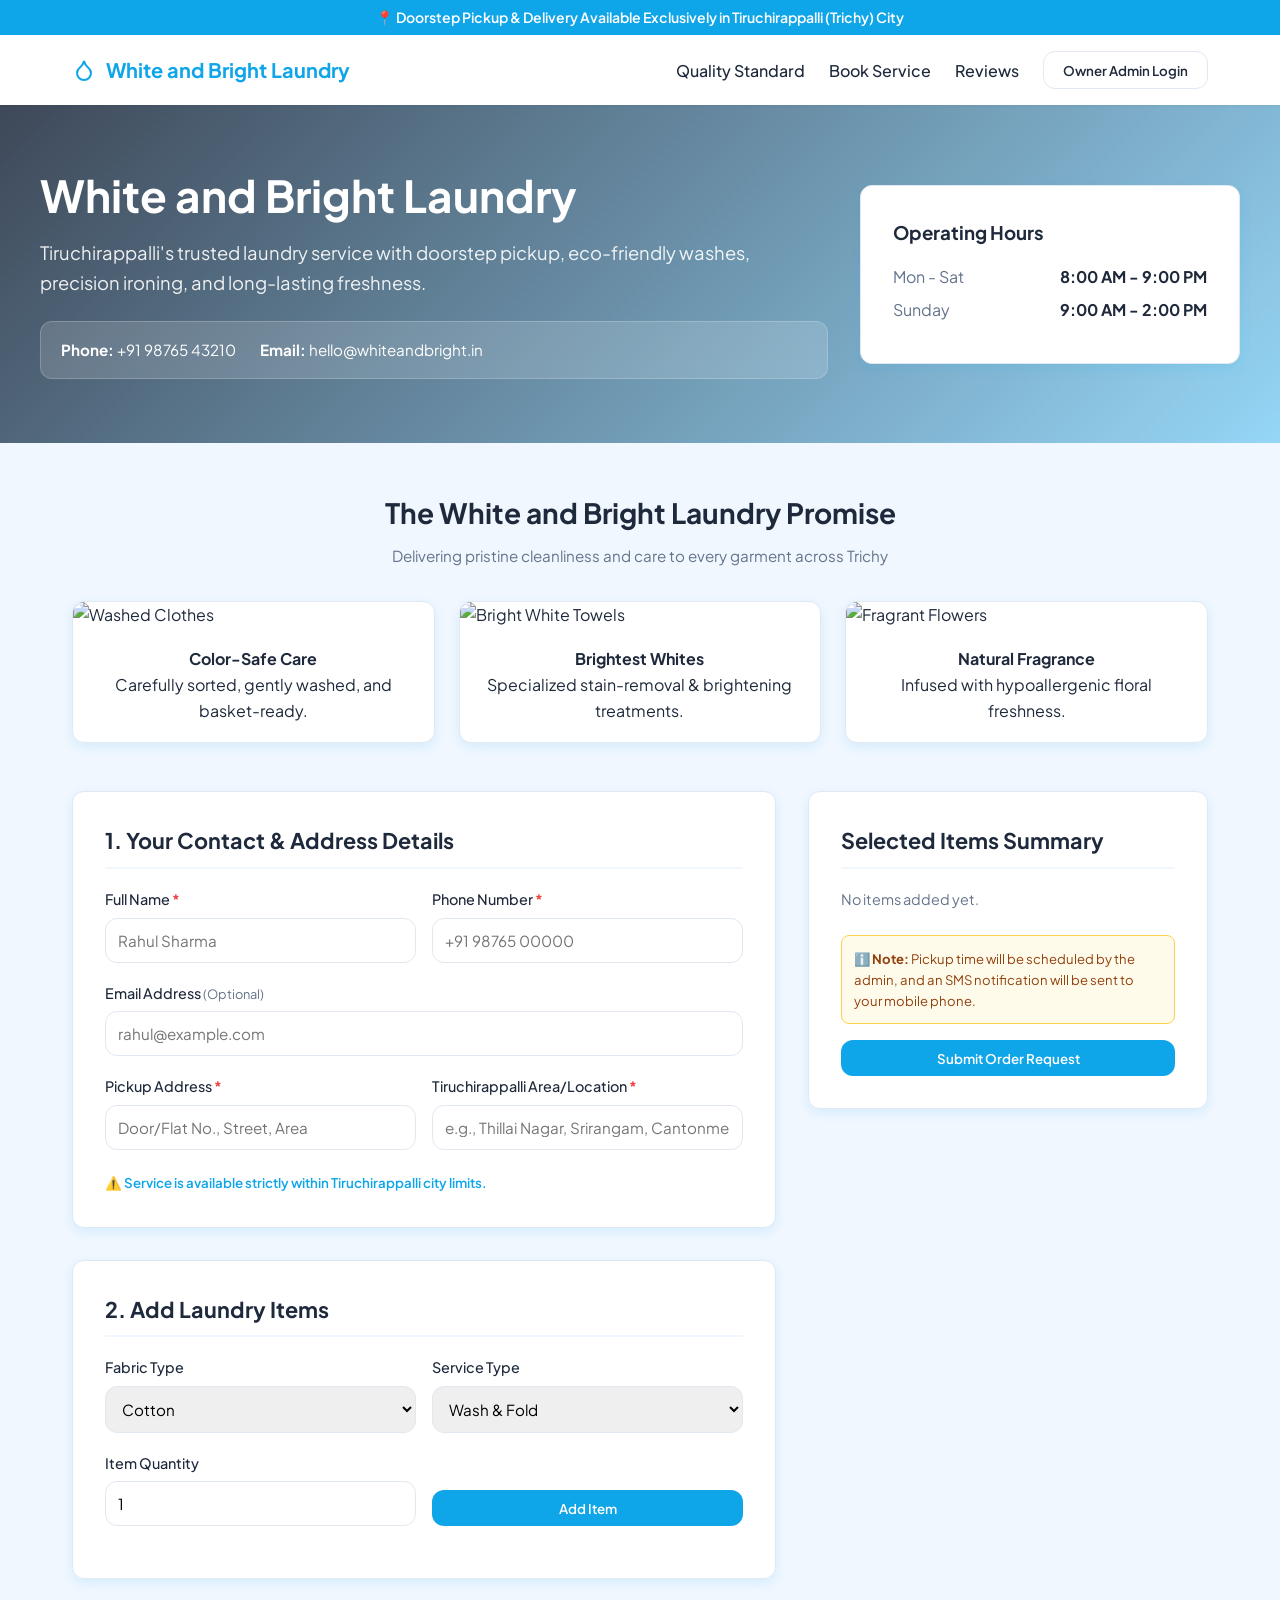
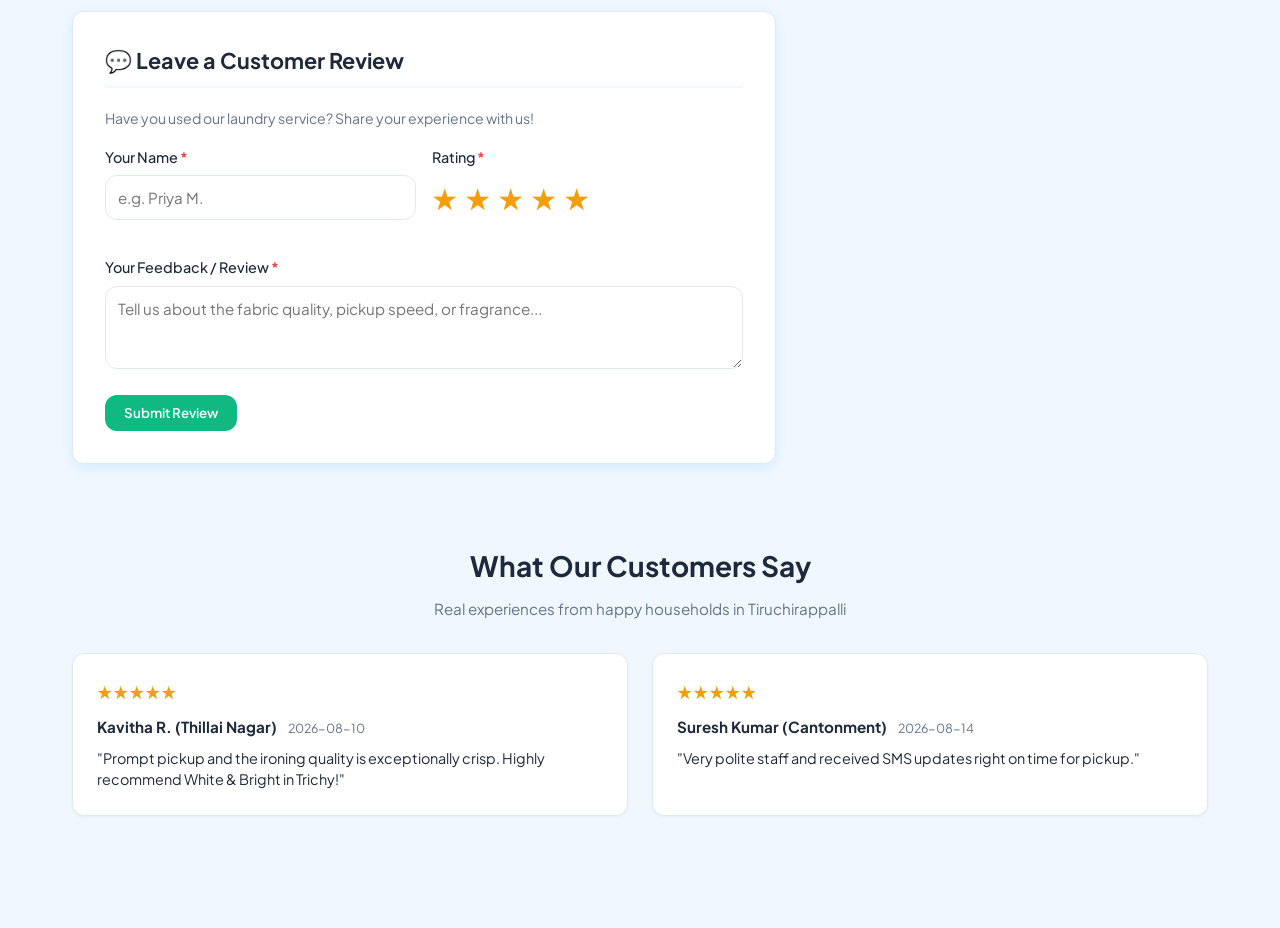
==== index.html @ 1aaa8dcb "Add files via upload" ====
<!DOCTYPE html>
<html lang="en">
<head>
  <meta charset="UTF-8">
  <meta name="viewport" content="width=device-width, initial-scale=1.0">
  <title>White and Bright Laundry | Clean, Fresh, Professional</title>
  <link href="https://fonts.googleapis.com/css2?family=Plus+Jakarta+Sans:wght@400;500;600;700&display=swap" rel="stylesheet">
  <style>
    :root {
      --primary-white: #FFFFFF;
      --soft-sky-blue: #F0F7FF;
      --accent-aqua: #0EA5E9;
      --accent-hover: #0284C7;
      --trust-navy: #1E293B;
      --slate-muted: #64748B;
      --border-color: #E2E8F0;
      --shadow-sm: 0 1px 3px rgba(0,0,0,0.05);
      --shadow-md: 0 4px 12px rgba(14, 165, 233, 0.12);
      --radius: 12px;
      --success-green: #10B981;
      --danger-red: #EF4444;
      --whatsapp-green: #25D366;
      --star-amber: #F59E0B;
    }

    * { box-sizing: border-box; margin: 0; padding: 0; font-family: 'Plus Jakarta Sans', sans-serif; }
    body { background-color: var(--soft-sky-blue); color: var(--trust-navy); line-height: 1.6; }

    /* Header */
    header { background: var(--primary-white); box-shadow: var(--shadow-sm); position: sticky; top: 0; z-index: 100; }
    .navbar { max-width: 1200px; margin: 0 auto; padding: 1rem 2rem; display: flex; justify-content: space-between; align-items: center; }
    .logo { display: flex; align-items: center; gap: 10px; font-weight: 700; font-size: 1.25rem; color: var(--accent-aqua); text-decoration: none; }
    .nav-links { display: flex; gap: 1.5rem; align-items: center; }
    .nav-links a { text-decoration: none; color: var(--trust-navy); font-weight: 500; }

    .btn { background-color: var(--accent-aqua); color: var(--primary-white); padding: 0.6rem 1.2rem; border-radius: var(--radius); border: none; font-weight: 600; cursor: pointer; text-decoration: none; display: inline-block; transition: background-color 0.2s; }
    .btn:hover { background-color: var(--accent-hover); }
    .btn-secondary { background-color: var(--primary-white); color: var(--trust-navy); border: 1px solid var(--border-color); }
    .btn-success { background-color: var(--success-green); color: var(--primary-white); }
    .btn-danger { background-color: var(--danger-red); color: var(--primary-white); }
    .btn-whatsapp { background-color: var(--whatsapp-green); color: var(--primary-white); }
    .btn-sm { padding: 0.3rem 0.6rem; font-size: 0.8rem; }

    /* City Banner Alert */
    .city-banner { background: #0EA5E9; color: var(--primary-white); text-align: center; font-size: 0.88rem; font-weight: 600; padding: 0.4rem 1rem; }

    /* Hero Banner Section */
    .hero-banner {
      position: relative;
      background-size: cover;
      background-position: center;
      background-repeat: no-repeat;
      padding: 4rem 2rem;
      transition: background-image 0.4s ease-in-out;
    }

    .hero-overlay {
      position: absolute;
      top: 0; left: 0; right: 0; bottom: 0;
      background: linear-gradient(135deg, rgba(30, 41, 59, 0.85) 0%, rgba(14, 165, 233, 0.4) 100%);
      z-index: 1;
    }

    .hero-content {
      position: relative;
      z-index: 2;
      max-width: 1200px;
      margin: 0 auto;
      display: grid;
      grid-template-columns: 1fr 380px;
      gap: 2rem;
      align-items: center;
      color: var(--primary-white);
    }

    .hero-text h1 { font-size: 2.75rem; line-height: 1.2; margin-bottom: 1rem; font-weight: 700; }
    .hero-text p { font-size: 1.15rem; margin-bottom: 1.5rem; opacity: 0.9; }

    .contact-bar {
      display: flex;
      gap: 1.5rem;
      background: rgba(255, 255, 255, 0.15);
      backdrop-filter: blur(8px);
      padding: 1rem 1.25rem;
      border-radius: var(--radius);
      border: 1px solid rgba(255, 255, 255, 0.2);
      font-size: 0.95rem;
    }

    /* Visual Gallery */
    .visual-gallery { max-width: 1200px; margin: 3rem auto; padding: 0 2rem; }
    .section-title { text-align: center; font-size: 1.75rem; margin-bottom: 0.5rem; color: var(--trust-navy); }
    .section-subtitle { text-align: center; font-size: 0.95rem; color: var(--slate-muted); margin-bottom: 2rem; }
    .gallery-grid { display: grid; grid-template-columns: repeat(auto-fit, minmax(280px, 1fr)); gap: 1.5rem; }
    .gallery-card { background: var(--primary-white); border-radius: var(--radius); overflow: hidden; box-shadow: var(--shadow-md); border: 1px solid var(--border-color); }
    .gallery-card img { width: 100%; height: 210px; object-fit: cover; }
    .gallery-card-body { padding: 1.2rem; text-align: center; }

    /* Layout */
    .main-container { max-width: 1200px; margin: 0 auto 3rem auto; padding: 0 2rem; display: grid; grid-template-columns: 1fr 400px; gap: 2rem; }
    .card { background: var(--primary-white); border-radius: var(--radius); padding: 2rem; box-shadow: var(--shadow-md); margin-bottom: 2rem; border: 1px solid var(--border-color); }
    .card h2 { margin-bottom: 1.2rem; font-size: 1.35rem; border-bottom: 2px solid var(--soft-sky-blue); padding-bottom: 0.5rem; }

    /* Forms */
    .form-group { margin-bottom: 1.2rem; }
    .form-group label { display: block; margin-bottom: 0.4rem; font-weight: 500; font-size: 0.9rem; }
    .required-star { color: var(--danger-red); font-weight: bold; }
    .optional-text { color: var(--slate-muted); font-size: 0.8rem; font-weight: normal; }
    .form-control { width: 100%; padding: 0.75rem; border: 1px solid var(--border-color); border-radius: var(--radius); font-size: 0.95rem; }
    .grid-2 { display: grid; grid-template-columns: 1fr 1fr; gap: 1rem; }

    /* Star Rating System */
    .star-rating { display: flex; gap: 8px; font-size: 1.8rem; color: var(--border-color); cursor: pointer; margin-bottom: 1rem; }
    .star-rating .star { transition: color 0.2s; }
    .star-rating .star.active { color: var(--star-amber); }

    /* Reviews Display Grid */
    .reviews-section { max-width: 1200px; margin: 2rem auto 4rem auto; padding: 0 2rem; }
    .reviews-grid { display: grid; grid-template-columns: repeat(auto-fit, minmax(300px, 1fr)); gap: 1.5rem; }
    .review-card { background: var(--primary-white); border-radius: var(--radius); padding: 1.5rem; box-shadow: var(--shadow-sm); border: 1px solid var(--border-color); position: relative; }
    .review-stars { color: var(--star-amber); font-size: 1.1rem; margin-bottom: 0.5rem; }
    .review-author { font-weight: 700; font-size: 0.95rem; color: var(--trust-navy); }
    .review-date { font-size: 0.78rem; color: var(--slate-muted); margin-left: 8px; font-weight: normal; }
    .review-comment { font-size: 0.9rem; color: var(--trust-navy); margin-top: 0.5rem; line-height: 1.5; }

    /* Badges */
    .status-badge { padding: 4px 10px; border-radius: 20px; font-size: 0.78rem; font-weight: 700; display: inline-block; }
    .status-pending { background: #FEF3C7; color: #92400E; }
    .status-approved { background: #D1FAE5; color: #065F46; }
    .status-rejected { background: #FEE2E2; color: #991B1B; }

    /* Admin Panel */
    #adminPanel { display: none; background: var(--trust-navy); color: var(--primary-white); }
    #adminPanel h2, #adminPanel h3 { color: var(--primary-white); border-bottom-color: var(--slate-muted); }
    #adminPanel label { color: var(--soft-sky-blue); }
    #adminPanel input, #adminPanel select, #adminPanel textarea { background: #0F172A; color: var(--primary-white); border-color: var(--slate-muted); }

    table { width: 100%; border-collapse: collapse; margin-top: 1rem; font-size: 0.88rem; }
    th, td { padding: 0.75rem; text-align: left; border-bottom: 1px solid var(--border-color); vertical-align: top; }
    #adminPanel th, #adminPanel td { border-bottom-color: var(--slate-muted); }

    /* Modal */
    .modal-overlay { display: none; position: fixed; top: 0; left: 0; width: 100%; height: 100%; background: rgba(0,0,0,0.6); backdrop-filter: blur(4px); z-index: 1000; justify-content: center; align-items: center; }
    .modal-box { background: var(--primary-white); padding: 2rem; border-radius: var(--radius); width: 90%; max-width: 420px; box-shadow: 0 10px 25px rgba(0,0,0,0.2); }

    @media (max-width: 900px) { .hero-content, .main-container { grid-template-columns: 1fr; } }
  </style>
</head>
<body>

  <!-- Service City Restriction Notice -->
  <div class="city-banner">📍 Doorstep Pickup & Delivery Available Exclusively in Tiruchirappalli (Trichy) City</div>

  <!-- Header -->
  <header>
    <div class="navbar">
      <a href="#" class="logo">
        <svg width="24" height="24" viewBox="0 0 24 24" fill="none" stroke="currentColor" stroke-width="2"><path d="M12 22a7 7 0 0 0 7-7c0-2-1-3.9-3-5.5s-3.5-4-4-6.5c-.5 2.5-2 4.9-4 6.5C6 11.1 5 13 5 15a7 7 0 0 0 7 7z"/></svg>
        White and Bright Laundry
      </a>
      <div class="nav-links">
        <a href="#gallery">Quality Standard</a>
        <a href="#booking">Book Service</a>
        <a href="#reviewsSection">Reviews</a>
        <button class="btn btn-secondary" id="adminNavBtn" onclick="handleAdminAuth()">Owner Admin Login</button>
      </div>
    </div>
  </header>

  <!-- Login Modal -->
  <div class="modal-overlay" id="loginModal">
    <div class="modal-box">
      <h3 style="margin-bottom: 0.5rem;">🔒 Admin Login</h3>
      <p style="color: var(--slate-muted); font-size: 0.88rem; margin-bottom: 1rem;">Enter your registered admin credentials.</p>
      
      <div class="form-group">
        <label>Admin Email</label>
        <input type="email" id="loginEmail" class="form-control" placeholder="admin@whiteandbright.in">
      </div>
      <div class="form-group">
        <label>Admin Password</label>
        <input type="password" id="loginPassword" class="form-control" placeholder="Password" onkeyup="if(event.key==='Enter') verifyAdminLogin()">
        <small id="loginError" style="color: var(--danger-red); display:none; margin-top:4px;">Invalid admin email or password!</small>
      </div>
      <div style="display:flex; gap:10px; justify-content:flex-end;">
        <button class="btn btn-secondary" onclick="closeLoginModal()">Cancel</button>
        <button class="btn" onclick="verifyAdminLogin()">Login</button>
      </div>
    </div>
  </div>

  <!-- Hero Section -->
  <section class="hero-banner" id="heroBanner">
    <div class="hero-overlay"></div>
    <div class="hero-content">
      <div class="hero-text">
        <h1>White and Bright Laundry</h1>
        <p>Tiruchirappalli's trusted laundry service with doorstep pickup, eco-friendly washes, precision ironing, and long-lasting freshness.</p>
        <div class="contact-bar">
          <div><strong>Phone:</strong> <span id="displayPhone">+91 98765 43210</span></div>
          <div><strong>Email:</strong> <span id="displayEmail">hello@whiteandbright.in</span></div>
        </div>
      </div>
      <div>
        <div class="card" style="margin-bottom:0; color: var(--trust-navy);">
          <h3>Operating Hours</h3>
          <ul id="scheduleDisplay" style="list-style: none; margin-top: 1rem;"></ul>
        </div>
      </div>
    </div>
  </section>

  <!-- Gallery Section -->
  <section class="visual-gallery" id="gallery">
    <h2 class="section-title">The White and Bright Laundry Promise</h2>
    <p class="section-subtitle">Delivering pristine cleanliness and care to every garment across Trichy</p>
    <div class="gallery-grid">
      <div class="gallery-card">
        <img src="https://encrypted-tbn2.gstatic.com/licensed-image?q=tbn:ANd9GcR9zc4sZV_iJCN5F5mbI5d9RNwfRswhJICam_cZOvcIi5jTBUdnnO3UnNZMN4Ym-zn5wONuihW3JpLVxaW07ew3MhH1bd0exWGT" alt="Washed Clothes">
        <div class="gallery-card-body">
          <h4>Color-Safe Care</h4>
          <p>Carefully sorted, gently washed, and basket-ready.</p>
        </div>
      </div>
      <div class="gallery-card">
        <img src="https://encrypted-tbn2.gstatic.com/licensed-image?q=tbn:ANd9GcQPOonGfJ77FNFzrgJwl-fMCdS-ICltled2RgzF4GwicQkMyD-eY4H1P1sgdIg3ujfGfJQQKiJj9yidXGhV9SGlo-8Pk-vxjJ3R" alt="Bright White Towels">
        <div class="gallery-card-body">
          <h4>Brightest Whites</h4>
          <p>Specialized stain-removal & brightening treatments.</p>
        </div>
      </div>
      <div class="gallery-card">
        <img src="https://encrypted-tbn2.gstatic.com/licensed-image?q=tbn:ANd9GcRkHXUtt9_Lw7Bk5pN06-aG7dFeLRU2C0pEbrSgXwNOi7Pn_LuE1BrbTdqpNP-ZKhi-8HhJ7HuAzAODfvtr3s4_uHawWraEICse" alt="Fragrant Flowers">
        <div class="gallery-card-body">
          <h4>Natural Fragrance</h4>
          <p>Infused with hypoallergenic floral freshness.</p>
        </div>
      </div>
    </div>
  </section>

  <!-- Customer Booking & Review Form Area -->
  <div class="main-container" id="booking">
    <div>
      <div class="card">
        <h2>1. Your Contact & Address Details</h2>
        <div class="grid-2">
          <div class="form-group">
            <label>Full Name <span class="required-star">*</span></label>
            <input type="text" id="custName" class="form-control" placeholder="Rahul Sharma" required>
          </div>
          <div class="form-group">
            <label>Phone Number <span class="required-star">*</span></label>
            <input type="text" id="custPhone" class="form-control" placeholder="+91 98765 00000" required>
          </div>
        </div>
        <div class="form-group">
          <label>Email Address <span class="optional-text">(Optional)</span></label>
          <input type="email" id="custEmail" class="form-control" placeholder="rahul@example.com">
        </div>
        <div class="grid-2">
          <div class="form-group">
            <label>Pickup Address <span class="required-star">*</span></label>
            <input type="text" id="custAddress" class="form-control" placeholder="Door/Flat No., Street, Area" required>
          </div>
          <div class="form-group">
            <label>Tiruchirappalli Area/Location <span class="required-star">*</span></label>
            <input type="text" id="custLocation" class="form-control" placeholder="e.g., Thillai Nagar, Srirangam, Cantonment" required>
          </div>
        </div>
        <small style="color: var(--accent-aqua); font-weight: 600;">⚠️ Service is available strictly within Tiruchirappalli city limits.</small>
      </div>

      <div class="card">
        <h2>2. Add Laundry Items</h2>
        <div class="grid-2">
          <div class="form-group">
            <label>Fabric Type</label>
            <select id="fabricSelect" class="form-control"></select>
          </div>
          <div class="form-group">
            <label>Service Type</label>
            <select id="serviceSelect" class="form-control"></select>
          </div>
        </div>

        <div class="grid-2">
          <div class="form-group">
            <label>Item Quantity</label>
            <input type="number" id="itemQuantity" class="form-control" value="1" min="1">
          </div>
          <div class="form-group" style="display:flex; align-items:flex-end;">
            <button class="btn" style="width:100%" onclick="addItemToOrder()">Add Item</button>
          </div>
        </div>
      </div>

      <!-- Customer Review Submission Card -->
      <div class="card" id="writeReviewCard">
        <h2>💬 Leave a Customer Review</h2>
        <p style="color: var(--slate-muted); font-size: 0.88rem; margin-bottom: 1rem;">Have you used our laundry service? Share your experience with us!</p>
        
        <div class="grid-2">
          <div class="form-group">
            <label>Your Name <span class="required-star">*</span></label>
            <input type="text" id="reviewAuthor" class="form-control" placeholder="e.g. Priya M.">
          </div>
          <div class="form-group">
            <label>Rating <span class="required-star">*</span></label>
            <div class="star-rating" id="starPicker">
              <span class="star" onclick="selectStar(1)">★</span>
              <span class="star" onclick="selectStar(2)">★</span>
              <span class="star" onclick="selectStar(3)">★</span>
              <span class="star" onclick="selectStar(4)">★</span>
              <span class="star" onclick="selectStar(5)">★</span>
            </div>
          </div>
        </div>

        <div class="form-group">
          <label>Your Feedback / Review <span class="required-star">*</span></label>
          <textarea id="reviewComment" class="form-control" rows="3" placeholder="Tell us about the fabric quality, pickup speed, or fragrance..."></textarea>
        </div>

        <button class="btn btn-success" onclick="submitCustomerReview()">Submit Review</button>
      </div>
    </div>

    <!-- Order Summary Sidebar -->
    <div>
      <div class="card" style="position: sticky; top: 90px;">
        <h2>Selected Items Summary</h2>
        <div id="orderItemsList">
          <p style="color: var(--slate-muted); font-size: 0.9rem;">No items added yet.</p>
        </div>
        
        <div style="background:#FFFBEB; border:1px solid #FCD34D; border-radius:8px; padding:0.75rem; margin-top:1.5rem; font-size:0.82rem; color:#92400E;">
          ℹ️ <strong>Note:</strong> Pickup time will be scheduled by the admin, and an SMS notification will be sent to your mobile phone.
        </div>
        
        <button class="btn" style="width:100%; margin-top: 1rem;" onclick="submitOrderForApproval()">Submit Order Request</button>
      </div>
    </div>
  </div>

  <!-- Published Customer Reviews Section -->
  <section class="reviews-section" id="reviewsSection">
    <h2 class="section-title">What Our Customers Say</h2>
    <p class="section-subtitle">Real experiences from happy households in Tiruchirappalli</p>
    <div class="reviews-grid" id="publishedReviewsGrid"></div>
  </section>

  <!-- Admin Dashboard -->
  <div class="main-container">
    <div class="card" id="adminPanel" style="grid-column: 1 / -1;">
      <div style="display:flex; justify-content:space-between; align-items:center; border-bottom: 2px solid var(--slate-muted); padding-bottom: 0.8rem; margin-bottom: 1.5rem;">
        <h2>⚙️ White and Bright Laundry Admin Panel</h2>
        <button class="btn btn-danger" onclick="logoutAdmin()">Logout Admin</button>
      </div>
      
      <!-- Section 1: Review Requests, Pickup Time & Mobile SMS Notification -->
      <h3 style="margin-top: 1rem;">1. Customer Orders & SMS Pickup Time Dispatch</h3>
      <p style="color: var(--slate-muted); font-size: 0.88rem; margin-bottom: 0.75rem;">Set/decide the pickup time for Trichy customers and click "Assign & Accept" to automatically notify their mobile number.</p>
      <div style="overflow-x: auto; margin-bottom: 2rem;">
        <table>
          <thead>
            <tr>
              <th>ID</th>
              <th>Customer Details</th>
              <th>Address & Location</th>
              <th>Items Requested</th>
              <th>Decided Pickup Time</th>
              <th>Status</th>
              <th>Action & SMS Notify</th>
            </tr>
          </thead>
          <tbody id="adminOrdersTable"></tbody>
        </table>
      </div>

      <!-- Section 2: Manage Customer Reviews -->
      <h3 style="margin-top: 2rem;">2. Moderate & Manage Customer Reviews</h3>
      <p style="color: var(--slate-muted); font-size: 0.88rem; margin-bottom: 0.75rem;">Approve customer feedback so it displays publicly on the website.</p>
      <div style="overflow-x: auto; margin-bottom: 2rem;">
        <table>
          <thead>
            <tr>
              <th>Author</th>
              <th>Rating</th>
              <th>Comment</th>
              <th>Date</th>
              <th>Status</th>
              <th>Action</th>
            </tr>
          </thead>
          <tbody id="adminReviewsTable"></tbody>
        </table>
      </div>

      <!-- Section 3: Business & SMS API Settings -->
      <h3 style="margin-top: 2rem;">3. Business Contact & SMS API Settings</h3>
      <div class="grid-2">
        <div class="form-group">
          <label>Business Phone</label>
          <input type="text" id="adminPhone" class="form-control">
        </div>
        <div class="form-group">
          <label>Business Email</label>
          <input type="text" id="adminEmail" class="form-control">
        </div>
      </div>
      <div class="grid-2">
        <div class="form-group">
          <label>SMS Gateway API Key (Fast2SMS / Twilio)</label>
          <input type="text" id="smsApiKey" class="form-control" placeholder="Enter SMS Provider API Key (Optional)">
        </div>
        <div class="form-group">
          <label>Homepage Wallpaper Image URL</label>
          <input type="text" id="adminWallpaper" class="form-control">
        </div>
      </div>
      <button class="btn" onclick="saveContactSettings()">Save Business Details & SMS Settings</button>

      <!-- Section 4: Admin Password Security -->
      <h3 style="margin-top: 2rem;">4. Change Admin Login Password</h3>
      <div class="grid-2">
        <div class="form-group">
          <label>New Admin Password</label>
          <input type="password" id="newAdminPassword" class="form-control" placeholder="Enter new password">
        </div>
        <div class="form-group" style="display:flex; align-items:flex-end;">
          <button class="btn btn-success" onclick="changeAdminPassword()">Update Password</button>
        </div>
      </div>
    </div>
  </div>

  <script>
    const defaultState = {
      adminAuth: {
        email: "admin@whiteandbright.in",
        password: "admin123"
      },
      contact: { 
        phone: "+91 98765 43210", 
        email: "hello@whiteandbright.in",
        wallpaperUrl: "https://images.unsplash.com/photo-1545173168-9f1947eebb7f?auto=format&fit=crop&w=1400&q=80",
        smsApiKey: ""
      },
      schedule: [
        { day: "Mon - Sat", hours: "8:00 AM - 9:00 PM" },
        { day: "Sunday", hours: "9:00 AM - 2:00 PM" }
      ],
      fabrics: ["Cotton", "Silk", "Wool", "Linen"],
      services: ["Wash & Fold", "Ironing", "Wash & Ironing", "Dry Cleaning"],
      currentOrder: [],
      pendingOrders: [],
      reviews: [
        { id: "REV-1", author: "Kavitha R. (Thillai Nagar)", rating: 5, comment: "Prompt pickup and the ironing quality is exceptionally crisp. Highly recommend White & Bright in Trichy!", date: "2026-08-10", approved: true },
        { id: "REV-2", author: "Suresh Kumar (Cantonment)", rating: 5, comment: "Very polite staff and received SMS updates right on time for pickup.", date: "2026-08-14", approved: true }
      ],
      isAdminLoggedIn: false
    };

    let selectedRatingValue = 5;
    let state = JSON.parse(localStorage.getItem('whiteBrightState')) || defaultState;

    function persistState() {
      localStorage.setItem('whiteBrightState', JSON.stringify(state));
    }

    document.addEventListener("DOMContentLoaded", () => {
      renderContactInfo();
      renderWallpaper();
      renderSchedule();
      populateDropdowns();
      selectStar(5);
      renderPublishedReviews();
      if(state.isAdminLoggedIn) {
        showAdminPanel();
      }
    });

    /* Admin Auth */
    function handleAdminAuth() {
      if (state.isAdminLoggedIn) {
        document.getElementById("adminPanel").scrollIntoView({ behavior: 'smooth' });
      } else {
        document.getElementById("loginModal").style.display = "flex";
      }
    }

    function closeLoginModal() {
      document.getElementById("loginModal").style.display = "none";
      document.getElementById("loginError").style.display = "none";
    }

    function verifyAdminLogin() {
      const emailInput = document.getElementById("loginEmail").value.trim();
      const passInput = document.getElementById("loginPassword").value;

      if (emailInput === state.adminAuth.email && passInput === state.adminAuth.password) {
        state.isAdminLoggedIn = true;
        persistState();
        closeLoginModal();
        showAdminPanel();
      } else {
        document.getElementById("loginError").style.display = "block";
      }
    }

    function showAdminPanel() {
      document.getElementById("adminPanel").style.display = "block";
      document.getElementById("adminNavBtn").innerText = "⚙️ Admin Dashboard";
      renderAdminOrdersTable();
      renderAdminReviewsTable();
      populateAdminFields();
      document.getElementById("adminPanel").scrollIntoView({ behavior: 'smooth' });
    }

    function logoutAdmin() {
      state.isAdminLoggedIn = false;
      persistState();
      document.getElementById("adminPanel").style.display = "none";
      document.getElementById("adminNavBtn").innerText = "Owner Admin Login";
      alert("Admin logged out.");
    }

    function changeAdminPassword() {
      const newPass = document.getElementById("newAdminPassword").value;
      if (!newPass || newPass.length < 4) {
        alert("Please enter a valid password (at least 4 characters).");
        return;
      }
      state.adminAuth.password = newPass;
      persistState();
      document.getElementById("newAdminPassword").value = "";
      alert("✅ Admin Password updated successfully!");
    }

    /* Star Rating Selector */
    function selectStar(rating) {
      selectedRatingValue = rating;
      const stars = document.querySelectorAll("#starPicker .star");
      stars.forEach((star, idx) => {
        if (idx < rating) {
          star.classList.add("active");
        } else {
          star.classList.remove("active");
        }
      });
    }

    /* Customer Review Submission */
    function submitCustomerReview() {
      const author = document.getElementById("reviewAuthor").value.trim();
      const comment = document.getElementById("reviewComment").value.trim();

      if (!author || !comment) {
        alert("Please provide your name and feedback comment.");
        return;
      }

      const newReview = {
        id: "REV-" + Math.floor(1000 + Math.random() * 9000),
        author,
        rating: selectedRatingValue,
        comment,
        date: new Date().toISOString().split('T')[0],
        approved: false // Requires admin approval
      };

      state.reviews.push(newReview);
      persistState();

      document.getElementById("reviewAuthor").value = "";
      document.getElementById("reviewComment").value = "";
      selectStar(5);

      alert("Thank you for your feedback! Your review has been submitted for admin approval.");
      if (state.isAdminLoggedIn) renderAdminReviewsTable();
    }

    function renderPublishedReviews() {
      const container = document.getElementById("publishedReviewsGrid");
      const approvedList = state.reviews.filter(r => r.approved);

      if (approvedList.length === 0) {
        container.innerHTML = `<p style="color:var(--slate-muted); text-align:center; grid-column:1/-1;">No reviews published yet. Be the first to leave a review!</p>`;
        return;
      }

      container.innerHTML = approvedList.map(r => `
        <div class="review-card">
          <div class="review-stars">${'★'.repeat(r.rating)}${'☆'.repeat(5 - r.rating)}</div>
          <div>
            <span class="review-author">${r.author}</span>
            <span class="review-date">${r.date}</span>
          </div>
          <p class="review-comment">"${r.comment}"</p>
        </div>
      `).join('');
    }

    function renderAdminReviewsTable() {
      const tbody = document.getElementById("adminReviewsTable");
      if (!state.reviews || state.reviews.length === 0) {
        tbody.innerHTML = `<tr><td colspan="6" style="color:var(--slate-muted);">No customer reviews submitted.</td></tr>`;
        return;
      }

      tbody.innerHTML = state.reviews.map(r => `
        <tr>
          <td><strong>${r.author}</strong></td>
          <td style="color:var(--star-amber);">${'★'.repeat(r.rating)}</td>
          <td>${r.comment}</td>
          <td><small>${r.date}</small></td>
          <td><span class="status-badge ${r.approved ? 'status-approved' : 'status-pending'}">${r.approved ? 'Published' : 'Pending Approval'}</span></td>
          <td>
            ${!r.approved ? `<button class="btn btn-success btn-sm" onclick="toggleReviewApproval('${r.id}', true)">Approve & Publish</button>` : `<button class="btn btn-secondary btn-sm" onclick="toggleReviewApproval('${r.id}', false)">Unpublish</button>`}
            <button class="btn btn-danger btn-sm" style="margin-top:4px;" onclick="deleteReview('${r.id}')">Delete</button>
          </td>
        </tr>
      `).join('');
    }

    function toggleReviewApproval(reviewId, approveStatus) {
      const rev = state.reviews.find(r => r.id === reviewId);
      if (rev) {
        rev.approved = approveStatus;
        persistState();
        renderAdminReviewsTable();
        renderPublishedReviews();
      }
    }

    function deleteReview(reviewId) {
      if (confirm("Are you sure you want to delete this review?")) {
        state.reviews = state.reviews.filter(r => r.id !== reviewId);
        persistState();
        renderAdminReviewsTable();
        renderPublishedReviews();
      }
    }

    /* Automated Mobile SMS Sending Function */
    async function sendMobileSMS(customerPhone, customerName, orderId, pickupTime) {
      const formattedTime = pickupTime.replace("T", " ");
      const smsMessage = `Hello ${customerName}, your laundry pickup for Order ${orderId} is scheduled for ${formattedTime}. Thank you, White & Bright Laundry Trichy!`;

      if (state.contact.smsApiKey) {
        try {
          await fetch("https://www.fast2sms.com/dev/bulkV2", {
            method: "POST",
            headers: {
              "authorization": state.contact.smsApiKey,
              "Content-Type": "application/json"
            },
            body: JSON.stringify({
              "route": "q",
              "message": smsMessage,
              "language": "english",
              "numbers": customerPhone
            })
          });
          console.log("SMS Gateway triggered successfully.");
        } catch (err) {
          console.error("SMS API Error:", err);
        }
      }
    }

    /* Send Direct SMS / WhatsApp Message */
    function sendDirectMessage(customerPhone, customerName, orderId, pickupTime) {
      const cleanPhone = customerPhone.replace(/[^0-9]/g, '');
      const formattedPhone = cleanPhone.length === 10 ? '91' + cleanPhone : cleanPhone;
      const text = encodeURIComponent(`Hello ${customerName}, your White & Bright Laundry pickup for Order ${orderId} is confirmed for ${pickupTime.replace("T", " ")}.`);
      
      window.open(`https://wa.me/${formattedPhone}?text=${text}`, '_blank');
    }

    /* Send Review Request via WhatsApp / SMS */
    function sendReviewRequestMessage(customerPhone, customerName) {
      const cleanPhone = customerPhone.replace(/[^0-9]/g, '');
      const formattedPhone = cleanPhone.length === 10 ? '91' + cleanPhone : cleanPhone;
      const text = encodeURIComponent(`Hello ${customerName}, thank you for choosing White & Bright Laundry! Please take a moment to leave us a review on our website: ${window.location.href}#writeReviewCard`);
      
      window.open(`https://wa.me/${formattedPhone}?text=${text}`, '_blank');
    }

    /* Customer Order Submission & City Validation */
    function submitOrderForApproval() {
      const name = document.getElementById("custName").value.trim();
      const phone = document.getElementById("custPhone").value.trim();
      const email = document.getElementById("custEmail").value.trim();
      const address = document.getElementById("custAddress").value.trim();
      const location = document.getElementById("custLocation").value.trim();

      if (!name || !phone || !address || !location) {
        alert("Please fill in all mandatory fields: Name, Phone Number, Address, and Tiruchirappalli Location details.");
        return;
      }

      const fullLocationText = (address + " " + location).toLowerCase();
      const validKeywords = ["tiruchirappalli", "trichy", "thillai nagar", "srirangam", "cantonment", "kk nagar", "woraiyur", "tennur", "ponmalai", "palakkarai", "bheema nagar", "kattur", "tvk kovil", "thiruverumbur"];
      
      const isValidLocation = validKeywords.some(keyword => fullLocationText.includes(keyword));

      if (!isValidLocation) {
        const confirmTrichy = confirm("📍 Notice: Doorstep pickup and delivery service is strictly allowed for Tiruchirappalli (Trichy) city only. If your address is in Tiruchirappalli, please click OK to proceed. Otherwise, click Cancel.");
        if (!confirmTrichy) return;
      }

      if (state.currentOrder.length === 0) {
        alert("Please add at least one item to your order.");
        return;
      }

      const orderRecord = {
        id: "ORD-" + Math.floor(1000 + Math.random() * 9000),
        name, 
        phone, 
        email: email || "N/A", 
        address, 
        location: location.toLowerCase().includes("trichy") || location.toLowerCase().includes("tiruchirappalli") ? location : `${location}, Tiruchirappalli`,
        items: [...state.currentOrder],
        assignedPickupTime: "",
        status: "Pending Pickup Decision"
      };

      state.pendingOrders.push(orderRecord);
      state.currentOrder = [];
      persistState();
      renderOrderSummary();

      alert(`Order ${orderRecord.id} submitted! The Admin will review your Tiruchirappalli address details, set the pickup time, and notify your phone number.`);
      if(state.isAdminLoggedIn) renderAdminOrdersTable();
    }

    async function updateOrderStatus(orderId, newStatus) {
      const ord = state.pendingOrders.find(o => o.id === orderId);
      if (!ord) return;

      if (newStatus === 'Approved') {
        const timeInput = document.getElementById(`pickupInput_${orderId}`).value;
        if (!timeInput) {
          alert("Please specify/decide the pickup time for the customer before accepting!");
          return;
        }
        ord.assignedPickupTime = timeInput;
        ord.status = "Approved & Time Assigned";

        await sendMobileSMS(ord.phone, ord.name, ord.id, timeInput);
        alert(`✅ Order ${orderId} accepted! Assigned pickup time (${timeInput.replace("T", " ")}) confirmed for ${ord.name}. Notification queued.`);
      } else {
        ord.status = "Rejected";
        alert(`Order ${orderId} rejected.`);
      }

      persistState();
      renderAdminOrdersTable();
    }

    function renderAdminOrdersTable() {
      const tbody = document.getElementById("adminOrdersTable");
      if (!state.pendingOrders || state.pendingOrders.length === 0) {
        tbody.innerHTML = `<tr><td colspan="7" style="color:var(--slate-muted);">No orders to display.</td></tr>`;
        return;
      }

      tbody.innerHTML = state.pendingOrders.map(o => {
        let statusClass = o.status.includes("Approved") ? "status-approved" : o.status === "Rejected" ? "status-rejected" : "status-pending";
        let itemListHtml = o.items.map(i => `${i.quantity}x ${i.fabric} (${i.service})`).join('<br>');
        return `
          <tr>
            <td><strong>${o.id}</strong></td>
            <td><strong>${o.name}</strong><br>📞 ${o.phone}<br><small style="color:var(--slate-muted);">✉️ ${o.email}</small></td>
            <td>${o.address}<br><small style="color:var(--accent-aqua);">📍 ${o.location}</small></td>
            <td><small>${itemListHtml}</small></td>
            <td>
              <input type="datetime-local" id="pickupInput_${o.id}" class="form-control" style="font-size:0.8rem; padding:4px;" value="${o.assignedPickupTime || ''}">
            </td>
            <td><span class="status-badge ${statusClass}">${o.status}</span></td>
            <td>
              <button class="btn btn-success btn-sm" onclick="updateOrderStatus('${o.id}', 'Approved')">Assign & Accept</button>
              ${o.assignedPickupTime ? `<button class="btn btn-whatsapp btn-sm" style="margin-top:4px;" onclick="sendDirectMessage('${o.phone}', '${o.name}', '${o.id}', '${o.assignedPickupTime}')">📱 Send SMS / WhatsApp</button>` : ''}
              <button class="btn btn-secondary btn-sm" style="margin-top:4px;" onclick="sendReviewRequestMessage('${o.phone}', '${o.name}')">⭐ Request Review</button>
              <button class="btn btn-danger btn-sm" style="margin-top:4px;" onclick="updateOrderStatus('${o.id}', 'Rejected')">Reject</button>
            </td>
          </tr>
        `;
      }).join('');
    }

    /* UI Rendering */
    function renderContactInfo() {
      document.getElementById("displayPhone").innerText = state.contact.phone;
      document.getElementById("displayEmail").innerText = state.contact.email;
    }

    function renderWallpaper() {
      document.getElementById("heroBanner").style.backgroundImage = `url('${state.contact.wallpaperUrl}')`;
    }

    function renderSchedule() {
      document.getElementById("scheduleDisplay").innerHTML = state.schedule.map(s => 
        `<li style="display:flex; justify-content:space-between; margin-bottom:0.5rem;"><span style="color:var(--slate-muted);">${s.day}</span><strong>${s.hours}</strong></li>`
      ).join('');
    }

    function populateDropdowns() {
      document.getElementById("fabricSelect").innerHTML = state.fabrics.map(f => `<option value="${f}">${f}</option>`).join('');
      document.getElementById("serviceSelect").innerHTML = state.services.map(s => `<option value="${s}">${s}</option>`).join('');
    }

    function addItemToOrder() {
      const fabric = document.getElementById("fabricSelect").value;
      const service = document.getElementById("serviceSelect").value;
      const quantity = parseInt(document.getElementById("itemQuantity").value) || 1;
      state.currentOrder.push({ fabric, service, quantity });
      renderOrderSummary();
    }

    function renderOrderSummary() {
      const container = document.getElementById("orderItemsList");
      if (state.currentOrder.length === 0) {
        container.innerHTML = `<p style="color: var(--slate-muted); font-size: 0.9rem;">No items added yet.</p>`;
        return;
      }

      container.innerHTML = state.currentOrder.map((item, index) => `
        <div style="display:flex; justify-content:space-between; margin-bottom:0.5rem; font-size:0.9rem;">
          <div><strong>${item.quantity}x ${item.fabric}</strong> (${item.service})</div>
          <div><span style="color:red; cursor:pointer; margin-left:8px;" onclick="removeItem(${index})">&times;</span></div>
        </div>
      `).join('');
    }

    function removeItem(index) {
      state.currentOrder.splice(index, 1);
      renderOrderSummary();
    }

    function populateAdminFields() {
      document.getElementById("adminPhone").value = state.contact.phone;
      document.getElementById("adminEmail").value = state.contact.email;
      document.getElementById("smsApiKey").value = state.contact.smsApiKey || "";
      document.getElementById("adminWallpaper").value = state.contact.wallpaperUrl;
    }

    function saveContactSettings() {
      state.contact.phone = document.getElementById("adminPhone").value;
      state.contact.email = document.getElementById("adminEmail").value;
      state.contact.smsApiKey = document.getElementById("smsApiKey").value;
      state.contact.wallpaperUrl = document.getElementById("adminWallpaper").value;
      persistState();
      renderContactInfo();
      renderWallpaper();
      alert("✅ Contact info and SMS API settings saved!");
    }
  </script>
</body>
</html>
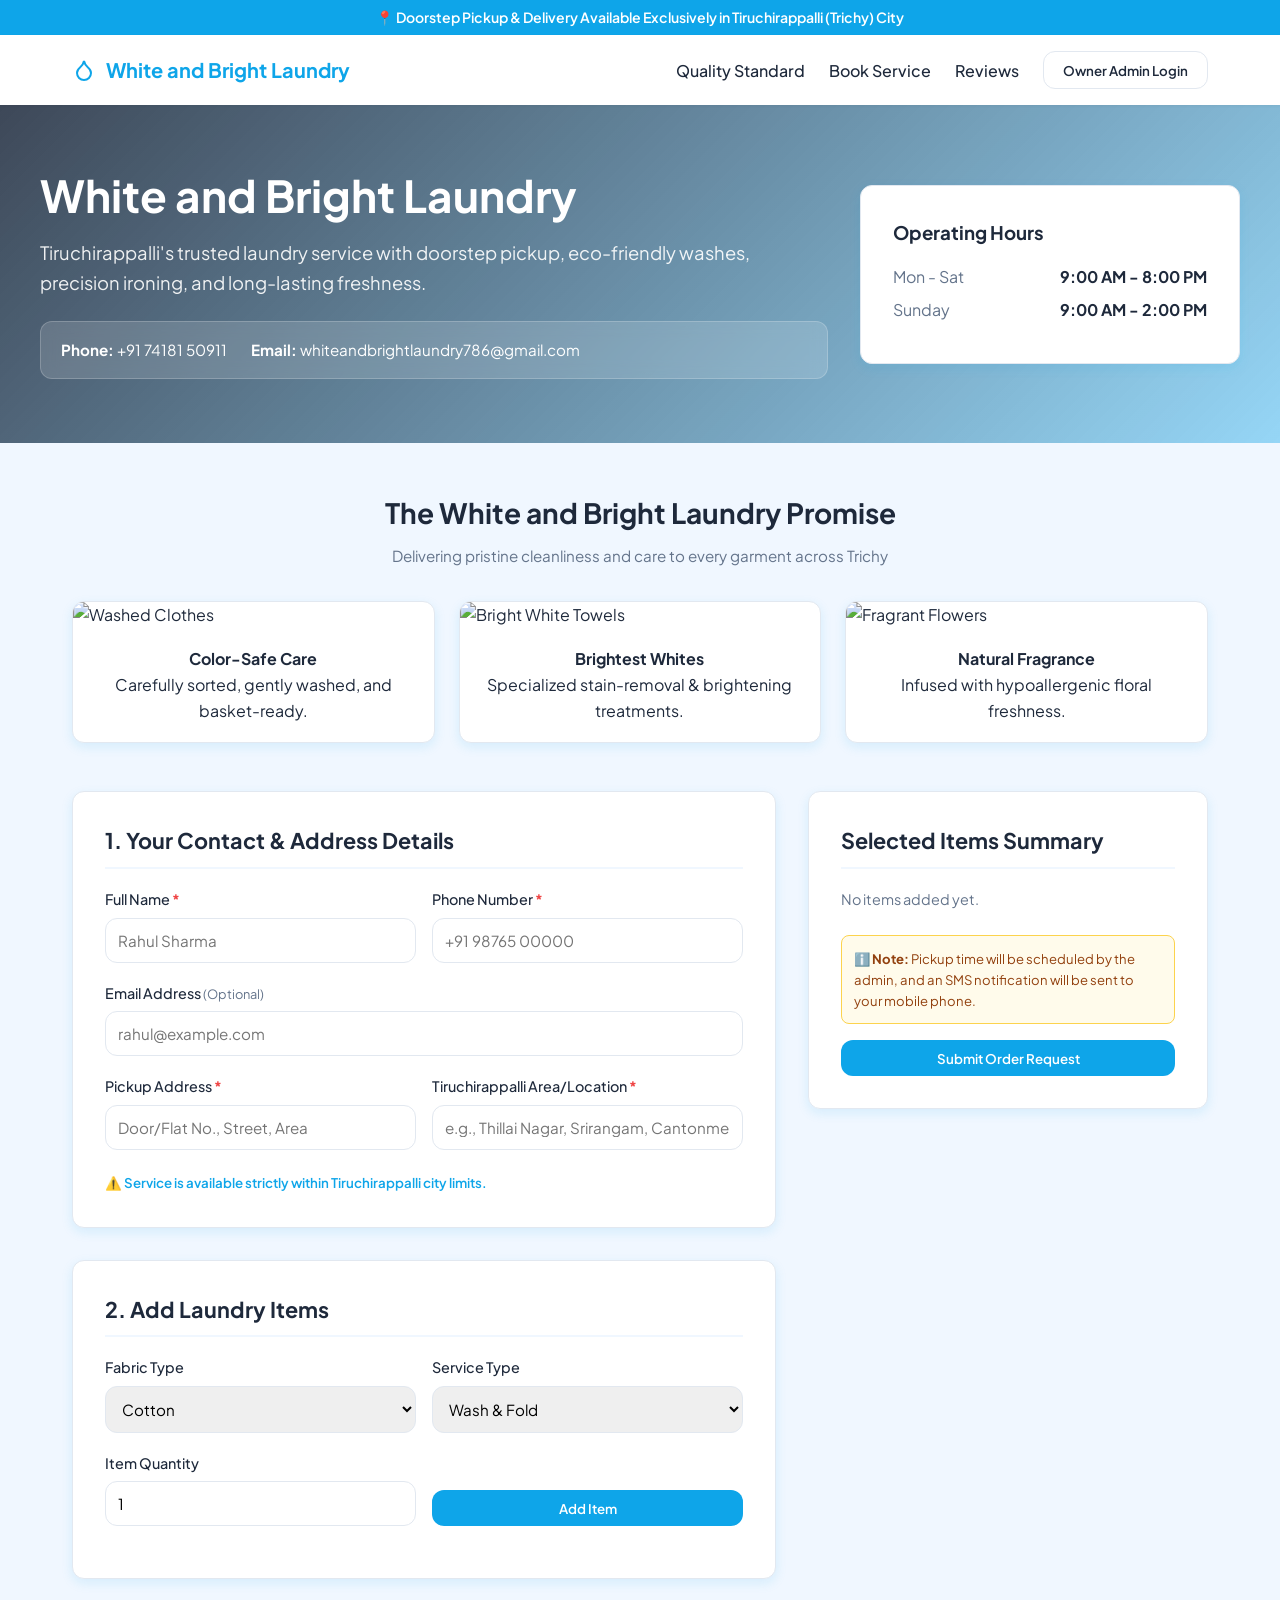
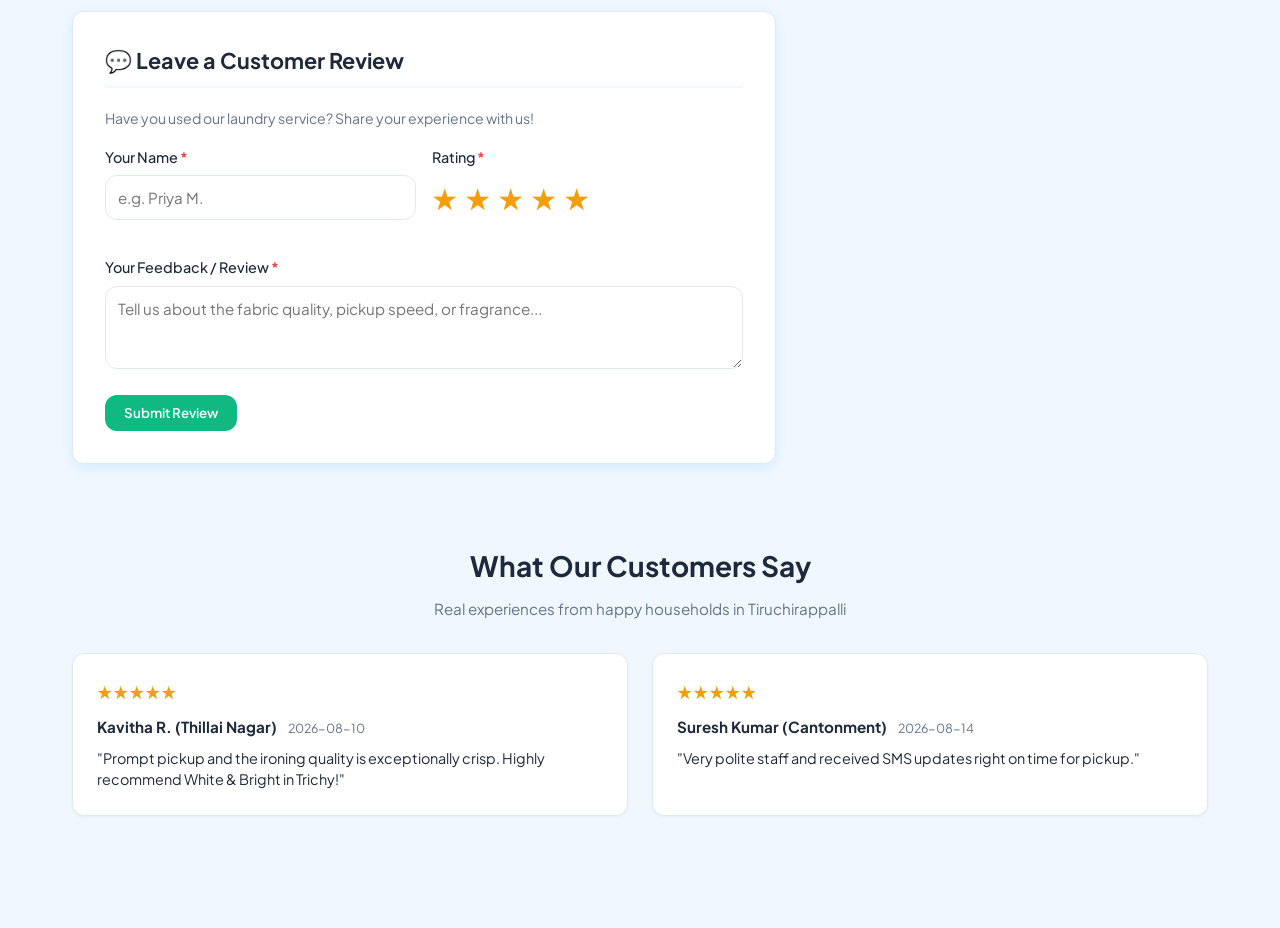
==== commit cadb89bb: "Update index.html" ====
--- a/index.html
+++ b/index.html
@@ -197,8 +197,8 @@
         <h1>White and Bright Laundry</h1>
         <p>Tiruchirappalli's trusted laundry service with doorstep pickup, eco-friendly washes, precision ironing, and long-lasting freshness.</p>
         <div class="contact-bar">
-          <div><strong>Phone:</strong> <span id="displayPhone">+91 98765 43210</span></div>
-          <div><strong>Email:</strong> <span id="displayEmail">hello@whiteandbright.in</span></div>
+          <div><strong>Phone:</strong> <span id="displayPhone">+91 74181 50911</span></div>
+          <div><strong>Email:</strong> <span id="displayEmail">whiteandbrightlaundry786@gmail.com</span></div>
         </div>
       </div>
       <div>
@@ -438,17 +438,17 @@
   <script>
     const defaultState = {
       adminAuth: {
-        email: "admin@whiteandbright.in",
+        email: "whiteandbrightlaundry786@gmail.com",
         password: "admin123"
       },
       contact: { 
-        phone: "+91 98765 43210", 
-        email: "hello@whiteandbright.in",
+        phone: "+91 74181 50911", 
+        email: "whiteandbrightlaundry786@gmail.com",
         wallpaperUrl: "https://images.unsplash.com/photo-1545173168-9f1947eebb7f?auto=format&fit=crop&w=1400&q=80",
         smsApiKey: ""
       },
       schedule: [
-        { day: "Mon - Sat", hours: "8:00 AM - 9:00 PM" },
+        { day: "Mon - Sat", hours: "9:00 AM - 8:00 PM" },
         { day: "Sunday", hours: "9:00 AM - 2:00 PM" }
       ],
       fabrics: ["Cotton", "Silk", "Wool", "Linen"],
@@ -860,4 +860,4 @@
     }
   </script>
 </body>
-</html>+</html>
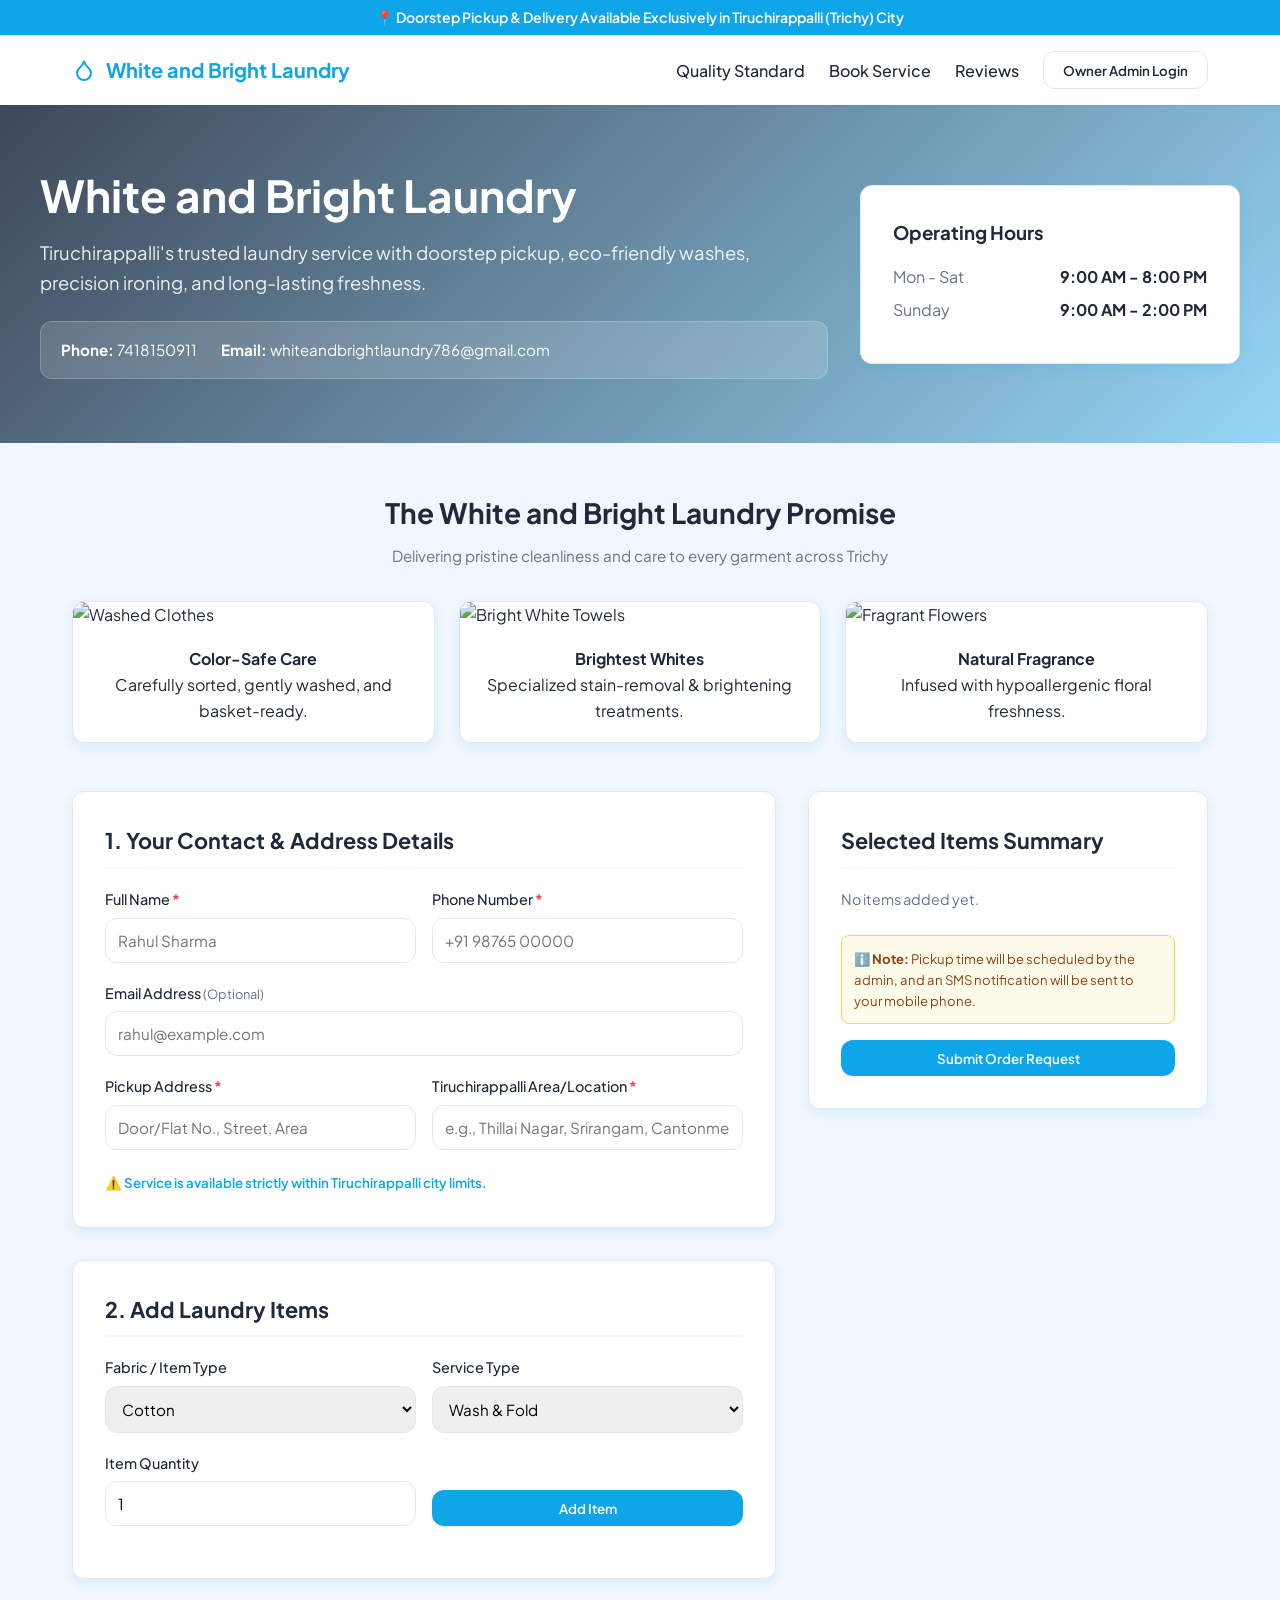
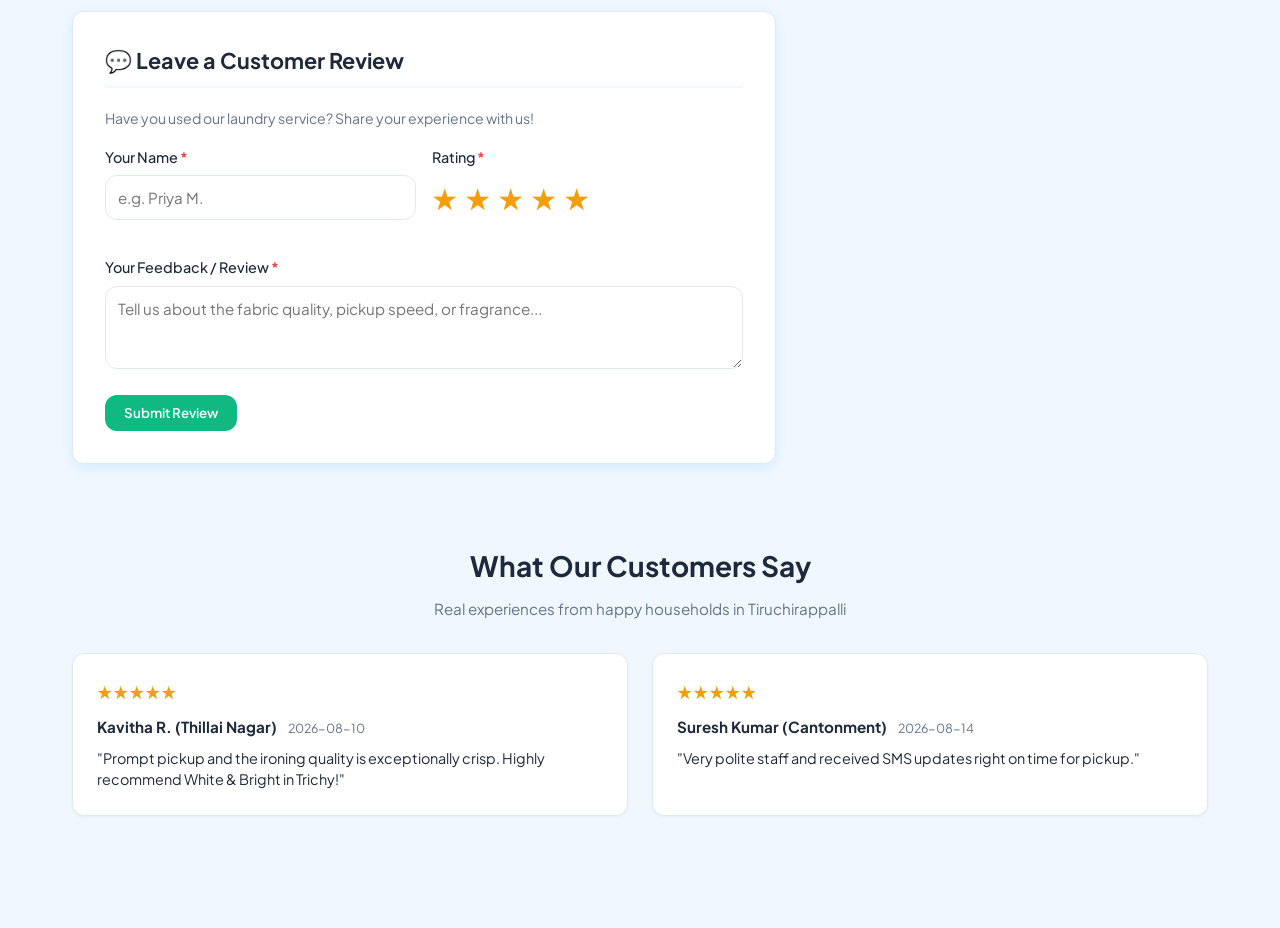
==== commit 51ad268f: "Add files via upload" ====
--- a/index.html
+++ b/index.html
@@ -5,146 +5,7 @@
   <meta name="viewport" content="width=device-width, initial-scale=1.0">
   <title>White and Bright Laundry | Clean, Fresh, Professional</title>
   <link href="https://fonts.googleapis.com/css2?family=Plus+Jakarta+Sans:wght@400;500;600;700&display=swap" rel="stylesheet">
-  <style>
-    :root {
-      --primary-white: #FFFFFF;
-      --soft-sky-blue: #F0F7FF;
-      --accent-aqua: #0EA5E9;
-      --accent-hover: #0284C7;
-      --trust-navy: #1E293B;
-      --slate-muted: #64748B;
-      --border-color: #E2E8F0;
-      --shadow-sm: 0 1px 3px rgba(0,0,0,0.05);
-      --shadow-md: 0 4px 12px rgba(14, 165, 233, 0.12);
-      --radius: 12px;
-      --success-green: #10B981;
-      --danger-red: #EF4444;
-      --whatsapp-green: #25D366;
-      --star-amber: #F59E0B;
-    }
-
-    * { box-sizing: border-box; margin: 0; padding: 0; font-family: 'Plus Jakarta Sans', sans-serif; }
-    body { background-color: var(--soft-sky-blue); color: var(--trust-navy); line-height: 1.6; }
-
-    /* Header */
-    header { background: var(--primary-white); box-shadow: var(--shadow-sm); position: sticky; top: 0; z-index: 100; }
-    .navbar { max-width: 1200px; margin: 0 auto; padding: 1rem 2rem; display: flex; justify-content: space-between; align-items: center; }
-    .logo { display: flex; align-items: center; gap: 10px; font-weight: 700; font-size: 1.25rem; color: var(--accent-aqua); text-decoration: none; }
-    .nav-links { display: flex; gap: 1.5rem; align-items: center; }
-    .nav-links a { text-decoration: none; color: var(--trust-navy); font-weight: 500; }
-
-    .btn { background-color: var(--accent-aqua); color: var(--primary-white); padding: 0.6rem 1.2rem; border-radius: var(--radius); border: none; font-weight: 600; cursor: pointer; text-decoration: none; display: inline-block; transition: background-color 0.2s; }
-    .btn:hover { background-color: var(--accent-hover); }
-    .btn-secondary { background-color: var(--primary-white); color: var(--trust-navy); border: 1px solid var(--border-color); }
-    .btn-success { background-color: var(--success-green); color: var(--primary-white); }
-    .btn-danger { background-color: var(--danger-red); color: var(--primary-white); }
-    .btn-whatsapp { background-color: var(--whatsapp-green); color: var(--primary-white); }
-    .btn-sm { padding: 0.3rem 0.6rem; font-size: 0.8rem; }
-
-    /* City Banner Alert */
-    .city-banner { background: #0EA5E9; color: var(--primary-white); text-align: center; font-size: 0.88rem; font-weight: 600; padding: 0.4rem 1rem; }
-
-    /* Hero Banner Section */
-    .hero-banner {
-      position: relative;
-      background-size: cover;
-      background-position: center;
-      background-repeat: no-repeat;
-      padding: 4rem 2rem;
-      transition: background-image 0.4s ease-in-out;
-    }
-
-    .hero-overlay {
-      position: absolute;
-      top: 0; left: 0; right: 0; bottom: 0;
-      background: linear-gradient(135deg, rgba(30, 41, 59, 0.85) 0%, rgba(14, 165, 233, 0.4) 100%);
-      z-index: 1;
-    }
-
-    .hero-content {
-      position: relative;
-      z-index: 2;
-      max-width: 1200px;
-      margin: 0 auto;
-      display: grid;
-      grid-template-columns: 1fr 380px;
-      gap: 2rem;
-      align-items: center;
-      color: var(--primary-white);
-    }
-
-    .hero-text h1 { font-size: 2.75rem; line-height: 1.2; margin-bottom: 1rem; font-weight: 700; }
-    .hero-text p { font-size: 1.15rem; margin-bottom: 1.5rem; opacity: 0.9; }
-
-    .contact-bar {
-      display: flex;
-      gap: 1.5rem;
-      background: rgba(255, 255, 255, 0.15);
-      backdrop-filter: blur(8px);
-      padding: 1rem 1.25rem;
-      border-radius: var(--radius);
-      border: 1px solid rgba(255, 255, 255, 0.2);
-      font-size: 0.95rem;
-    }
-
-    /* Visual Gallery */
-    .visual-gallery { max-width: 1200px; margin: 3rem auto; padding: 0 2rem; }
-    .section-title { text-align: center; font-size: 1.75rem; margin-bottom: 0.5rem; color: var(--trust-navy); }
-    .section-subtitle { text-align: center; font-size: 0.95rem; color: var(--slate-muted); margin-bottom: 2rem; }
-    .gallery-grid { display: grid; grid-template-columns: repeat(auto-fit, minmax(280px, 1fr)); gap: 1.5rem; }
-    .gallery-card { background: var(--primary-white); border-radius: var(--radius); overflow: hidden; box-shadow: var(--shadow-md); border: 1px solid var(--border-color); }
-    .gallery-card img { width: 100%; height: 210px; object-fit: cover; }
-    .gallery-card-body { padding: 1.2rem; text-align: center; }
-
-    /* Layout */
-    .main-container { max-width: 1200px; margin: 0 auto 3rem auto; padding: 0 2rem; display: grid; grid-template-columns: 1fr 400px; gap: 2rem; }
-    .card { background: var(--primary-white); border-radius: var(--radius); padding: 2rem; box-shadow: var(--shadow-md); margin-bottom: 2rem; border: 1px solid var(--border-color); }
-    .card h2 { margin-bottom: 1.2rem; font-size: 1.35rem; border-bottom: 2px solid var(--soft-sky-blue); padding-bottom: 0.5rem; }
-
-    /* Forms */
-    .form-group { margin-bottom: 1.2rem; }
-    .form-group label { display: block; margin-bottom: 0.4rem; font-weight: 500; font-size: 0.9rem; }
-    .required-star { color: var(--danger-red); font-weight: bold; }
-    .optional-text { color: var(--slate-muted); font-size: 0.8rem; font-weight: normal; }
-    .form-control { width: 100%; padding: 0.75rem; border: 1px solid var(--border-color); border-radius: var(--radius); font-size: 0.95rem; }
-    .grid-2 { display: grid; grid-template-columns: 1fr 1fr; gap: 1rem; }
-
-    /* Star Rating System */
-    .star-rating { display: flex; gap: 8px; font-size: 1.8rem; color: var(--border-color); cursor: pointer; margin-bottom: 1rem; }
-    .star-rating .star { transition: color 0.2s; }
-    .star-rating .star.active { color: var(--star-amber); }
-
-    /* Reviews Display Grid */
-    .reviews-section { max-width: 1200px; margin: 2rem auto 4rem auto; padding: 0 2rem; }
-    .reviews-grid { display: grid; grid-template-columns: repeat(auto-fit, minmax(300px, 1fr)); gap: 1.5rem; }
-    .review-card { background: var(--primary-white); border-radius: var(--radius); padding: 1.5rem; box-shadow: var(--shadow-sm); border: 1px solid var(--border-color); position: relative; }
-    .review-stars { color: var(--star-amber); font-size: 1.1rem; margin-bottom: 0.5rem; }
-    .review-author { font-weight: 700; font-size: 0.95rem; color: var(--trust-navy); }
-    .review-date { font-size: 0.78rem; color: var(--slate-muted); margin-left: 8px; font-weight: normal; }
-    .review-comment { font-size: 0.9rem; color: var(--trust-navy); margin-top: 0.5rem; line-height: 1.5; }
-
-    /* Badges */
-    .status-badge { padding: 4px 10px; border-radius: 20px; font-size: 0.78rem; font-weight: 700; display: inline-block; }
-    .status-pending { background: #FEF3C7; color: #92400E; }
-    .status-approved { background: #D1FAE5; color: #065F46; }
-    .status-rejected { background: #FEE2E2; color: #991B1B; }
-
-    /* Admin Panel */
-    #adminPanel { display: none; background: var(--trust-navy); color: var(--primary-white); }
-    #adminPanel h2, #adminPanel h3 { color: var(--primary-white); border-bottom-color: var(--slate-muted); }
-    #adminPanel label { color: var(--soft-sky-blue); }
-    #adminPanel input, #adminPanel select, #adminPanel textarea { background: #0F172A; color: var(--primary-white); border-color: var(--slate-muted); }
-
-    table { width: 100%; border-collapse: collapse; margin-top: 1rem; font-size: 0.88rem; }
-    th, td { padding: 0.75rem; text-align: left; border-bottom: 1px solid var(--border-color); vertical-align: top; }
-    #adminPanel th, #adminPanel td { border-bottom-color: var(--slate-muted); }
-
-    /* Modal */
-    .modal-overlay { display: none; position: fixed; top: 0; left: 0; width: 100%; height: 100%; background: rgba(0,0,0,0.6); backdrop-filter: blur(4px); z-index: 1000; justify-content: center; align-items: center; }
-    .modal-box { background: var(--primary-white); padding: 2rem; border-radius: var(--radius); width: 90%; max-width: 420px; box-shadow: 0 10px 25px rgba(0,0,0,0.2); }
-
-    @media (max-width: 900px) { .hero-content, .main-container { grid-template-columns: 1fr; } }
-  </style>
+  <link rel="stylesheet" href="style.css">
 </head>
 <body>
 
@@ -175,11 +36,14 @@
       
       <div class="form-group">
         <label>Admin Email</label>
-        <input type="email" id="loginEmail" class="form-control" placeholder="admin@whiteandbright.in">
+        <input type="email" id="loginEmail" class="form-control" placeholder="whiteandbrightlaundry786@gmail.com">
       </div>
       <div class="form-group">
         <label>Admin Password</label>
-        <input type="password" id="loginPassword" class="form-control" placeholder="Password" onkeyup="if(event.key==='Enter') verifyAdminLogin()">
+        <div class="password-wrapper">
+          <input type="password" id="loginPassword" class="form-control" placeholder="Password" onkeyup="if(event.key==='Enter') verifyAdminLogin()">
+          <button type="button" class="password-toggle-btn" id="togglePasswordBtn" onclick="togglePasswordVisibility('loginPassword', 'togglePasswordBtn')">👁️</button>
+        </div>
         <small id="loginError" style="color: var(--danger-red); display:none; margin-top:4px;">Invalid admin email or password!</small>
       </div>
       <div style="display:flex; gap:10px; justify-content:flex-end;">
@@ -197,7 +61,7 @@
         <h1>White and Bright Laundry</h1>
         <p>Tiruchirappalli's trusted laundry service with doorstep pickup, eco-friendly washes, precision ironing, and long-lasting freshness.</p>
         <div class="contact-bar">
-          <div><strong>Phone:</strong> <span id="displayPhone">+91 74181 50911</span></div>
+          <div><strong>Phone:</strong> <span id="displayPhone">7418150911</span></div>
           <div><strong>Email:</strong> <span id="displayEmail">whiteandbrightlaundry786@gmail.com</span></div>
         </div>
       </div>
@@ -275,7 +139,7 @@
         <h2>2. Add Laundry Items</h2>
         <div class="grid-2">
           <div class="form-group">
-            <label>Fabric Type</label>
+            <label>Fabric / Item Type</label>
             <select id="fabricSelect" class="form-control"></select>
           </div>
           <div class="form-group">
@@ -350,15 +214,15 @@
     <div class="reviews-grid" id="publishedReviewsGrid"></div>
   </section>
 
-  <!-- Admin Dashboard -->
-  <div class="main-container">
+  <!-- Admin Dashboard Container -->
+  <div class="main-container" id="adminPanelContainer">
     <div class="card" id="adminPanel" style="grid-column: 1 / -1;">
       <div style="display:flex; justify-content:space-between; align-items:center; border-bottom: 2px solid var(--slate-muted); padding-bottom: 0.8rem; margin-bottom: 1.5rem;">
         <h2>⚙️ White and Bright Laundry Admin Panel</h2>
         <button class="btn btn-danger" onclick="logoutAdmin()">Logout Admin</button>
       </div>
       
-      <!-- Section 1: Review Requests, Pickup Time & Mobile SMS Notification -->
+      <!-- Section 1: Customer Orders -->
       <h3 style="margin-top: 1rem;">1. Customer Orders & SMS Pickup Time Dispatch</h3>
       <p style="color: var(--slate-muted); font-size: 0.88rem; margin-bottom: 0.75rem;">Set/decide the pickup time for Trichy customers and click "Assign & Accept" to automatically notify their mobile number.</p>
       <div style="overflow-x: auto; margin-bottom: 2rem;">
@@ -397,17 +261,21 @@
         </table>
       </div>
 
-      <!-- Section 3: Business & SMS API Settings -->
-      <h3 style="margin-top: 2rem;">3. Business Contact & SMS API Settings</h3>
+      <!-- Section 3: Business & Fabric Management Settings -->
+      <h3 style="margin-top: 2rem;">3. Business Contact, Fabrics & SMS API Settings</h3>
       <div class="grid-2">
         <div class="form-group">
-          <label>Business Phone</label>
+          <label>Business Phone (Editable)</label>
           <input type="text" id="adminPhone" class="form-control">
         </div>
         <div class="form-group">
-          <label>Business Email</label>
+          <label>Business Email (Editable)</label>
           <input type="text" id="adminEmail" class="form-control">
         </div>
+      </div>
+      <div class="form-group">
+        <label>Fabric / Item Types List (Comma Separated, Editable)</label>
+        <input type="text" id="adminFabrics" class="form-control" placeholder="e.g. Cotton, Silk, Heavy Bed Sheet, Light Bed Sheet">
       </div>
       <div class="grid-2">
         <div class="form-group">
@@ -419,14 +287,17 @@
           <input type="text" id="adminWallpaper" class="form-control">
         </div>
       </div>
-      <button class="btn" onclick="saveContactSettings()">Save Business Details & SMS Settings</button>
+      <button class="btn" onclick="saveContactSettings()">Save Settings</button>
 
       <!-- Section 4: Admin Password Security -->
       <h3 style="margin-top: 2rem;">4. Change Admin Login Password</h3>
       <div class="grid-2">
         <div class="form-group">
           <label>New Admin Password</label>
-          <input type="password" id="newAdminPassword" class="form-control" placeholder="Enter new password">
+          <div class="password-wrapper">
+            <input type="password" id="newAdminPassword" class="form-control" placeholder="Enter new password">
+            <button type="button" class="password-toggle-btn" id="toggleNewPasswordBtn" onclick="togglePasswordVisibility('newAdminPassword', 'toggleNewPasswordBtn')">👁️</button>
+          </div>
         </div>
         <div class="form-group" style="display:flex; align-items:flex-end;">
           <button class="btn btn-success" onclick="changeAdminPassword()">Update Password</button>
@@ -435,429 +306,6 @@
     </div>
   </div>
 
-  <script>
-    const defaultState = {
-      adminAuth: {
-        email: "whiteandbrightlaundry786@gmail.com",
-        password: "admin123"
-      },
-      contact: { 
-        phone: "+91 74181 50911", 
-        email: "whiteandbrightlaundry786@gmail.com",
-        wallpaperUrl: "https://images.unsplash.com/photo-1545173168-9f1947eebb7f?auto=format&fit=crop&w=1400&q=80",
-        smsApiKey: ""
-      },
-      schedule: [
-        { day: "Mon - Sat", hours: "9:00 AM - 8:00 PM" },
-        { day: "Sunday", hours: "9:00 AM - 2:00 PM" }
-      ],
-      fabrics: ["Cotton", "Silk", "Wool", "Linen"],
-      services: ["Wash & Fold", "Ironing", "Wash & Ironing", "Dry Cleaning"],
-      currentOrder: [],
-      pendingOrders: [],
-      reviews: [
-        { id: "REV-1", author: "Kavitha R. (Thillai Nagar)", rating: 5, comment: "Prompt pickup and the ironing quality is exceptionally crisp. Highly recommend White & Bright in Trichy!", date: "2026-08-10", approved: true },
-        { id: "REV-2", author: "Suresh Kumar (Cantonment)", rating: 5, comment: "Very polite staff and received SMS updates right on time for pickup.", date: "2026-08-14", approved: true }
-      ],
-      isAdminLoggedIn: false
-    };
-
-    let selectedRatingValue = 5;
-    let state = JSON.parse(localStorage.getItem('whiteBrightState')) || defaultState;
-
-    function persistState() {
-      localStorage.setItem('whiteBrightState', JSON.stringify(state));
-    }
-
-    document.addEventListener("DOMContentLoaded", () => {
-      renderContactInfo();
-      renderWallpaper();
-      renderSchedule();
-      populateDropdowns();
-      selectStar(5);
-      renderPublishedReviews();
-      if(state.isAdminLoggedIn) {
-        showAdminPanel();
-      }
-    });
-
-    /* Admin Auth */
-    function handleAdminAuth() {
-      if (state.isAdminLoggedIn) {
-        document.getElementById("adminPanel").scrollIntoView({ behavior: 'smooth' });
-      } else {
-        document.getElementById("loginModal").style.display = "flex";
-      }
-    }
-
-    function closeLoginModal() {
-      document.getElementById("loginModal").style.display = "none";
-      document.getElementById("loginError").style.display = "none";
-    }
-
-    function verifyAdminLogin() {
-      const emailInput = document.getElementById("loginEmail").value.trim();
-      const passInput = document.getElementById("loginPassword").value;
-
-      if (emailInput === state.adminAuth.email && passInput === state.adminAuth.password) {
-        state.isAdminLoggedIn = true;
-        persistState();
-        closeLoginModal();
-        showAdminPanel();
-      } else {
-        document.getElementById("loginError").style.display = "block";
-      }
-    }
-
-    function showAdminPanel() {
-      document.getElementById("adminPanel").style.display = "block";
-      document.getElementById("adminNavBtn").innerText = "⚙️ Admin Dashboard";
-      renderAdminOrdersTable();
-      renderAdminReviewsTable();
-      populateAdminFields();
-      document.getElementById("adminPanel").scrollIntoView({ behavior: 'smooth' });
-    }
-
-    function logoutAdmin() {
-      state.isAdminLoggedIn = false;
-      persistState();
-      document.getElementById("adminPanel").style.display = "none";
-      document.getElementById("adminNavBtn").innerText = "Owner Admin Login";
-      alert("Admin logged out.");
-    }
-
-    function changeAdminPassword() {
-      const newPass = document.getElementById("newAdminPassword").value;
-      if (!newPass || newPass.length < 4) {
-        alert("Please enter a valid password (at least 4 characters).");
-        return;
-      }
-      state.adminAuth.password = newPass;
-      persistState();
-      document.getElementById("newAdminPassword").value = "";
-      alert("✅ Admin Password updated successfully!");
-    }
-
-    /* Star Rating Selector */
-    function selectStar(rating) {
-      selectedRatingValue = rating;
-      const stars = document.querySelectorAll("#starPicker .star");
-      stars.forEach((star, idx) => {
-        if (idx < rating) {
-          star.classList.add("active");
-        } else {
-          star.classList.remove("active");
-        }
-      });
-    }
-
-    /* Customer Review Submission */
-    function submitCustomerReview() {
-      const author = document.getElementById("reviewAuthor").value.trim();
-      const comment = document.getElementById("reviewComment").value.trim();
-
-      if (!author || !comment) {
-        alert("Please provide your name and feedback comment.");
-        return;
-      }
-
-      const newReview = {
-        id: "REV-" + Math.floor(1000 + Math.random() * 9000),
-        author,
-        rating: selectedRatingValue,
-        comment,
-        date: new Date().toISOString().split('T')[0],
-        approved: false // Requires admin approval
-      };
-
-      state.reviews.push(newReview);
-      persistState();
-
-      document.getElementById("reviewAuthor").value = "";
-      document.getElementById("reviewComment").value = "";
-      selectStar(5);
-
-      alert("Thank you for your feedback! Your review has been submitted for admin approval.");
-      if (state.isAdminLoggedIn) renderAdminReviewsTable();
-    }
-
-    function renderPublishedReviews() {
-      const container = document.getElementById("publishedReviewsGrid");
-      const approvedList = state.reviews.filter(r => r.approved);
-
-      if (approvedList.length === 0) {
-        container.innerHTML = `<p style="color:var(--slate-muted); text-align:center; grid-column:1/-1;">No reviews published yet. Be the first to leave a review!</p>`;
-        return;
-      }
-
-      container.innerHTML = approvedList.map(r => `
-        <div class="review-card">
-          <div class="review-stars">${'★'.repeat(r.rating)}${'☆'.repeat(5 - r.rating)}</div>
-          <div>
-            <span class="review-author">${r.author}</span>
-            <span class="review-date">${r.date}</span>
-          </div>
-          <p class="review-comment">"${r.comment}"</p>
-        </div>
-      `).join('');
-    }
-
-    function renderAdminReviewsTable() {
-      const tbody = document.getElementById("adminReviewsTable");
-      if (!state.reviews || state.reviews.length === 0) {
-        tbody.innerHTML = `<tr><td colspan="6" style="color:var(--slate-muted);">No customer reviews submitted.</td></tr>`;
-        return;
-      }
-
-      tbody.innerHTML = state.reviews.map(r => `
-        <tr>
-          <td><strong>${r.author}</strong></td>
-          <td style="color:var(--star-amber);">${'★'.repeat(r.rating)}</td>
-          <td>${r.comment}</td>
-          <td><small>${r.date}</small></td>
-          <td><span class="status-badge ${r.approved ? 'status-approved' : 'status-pending'}">${r.approved ? 'Published' : 'Pending Approval'}</span></td>
-          <td>
-            ${!r.approved ? `<button class="btn btn-success btn-sm" onclick="toggleReviewApproval('${r.id}', true)">Approve & Publish</button>` : `<button class="btn btn-secondary btn-sm" onclick="toggleReviewApproval('${r.id}', false)">Unpublish</button>`}
-            <button class="btn btn-danger btn-sm" style="margin-top:4px;" onclick="deleteReview('${r.id}')">Delete</button>
-          </td>
-        </tr>
-      `).join('');
-    }
-
-    function toggleReviewApproval(reviewId, approveStatus) {
-      const rev = state.reviews.find(r => r.id === reviewId);
-      if (rev) {
-        rev.approved = approveStatus;
-        persistState();
-        renderAdminReviewsTable();
-        renderPublishedReviews();
-      }
-    }
-
-    function deleteReview(reviewId) {
-      if (confirm("Are you sure you want to delete this review?")) {
-        state.reviews = state.reviews.filter(r => r.id !== reviewId);
-        persistState();
-        renderAdminReviewsTable();
-        renderPublishedReviews();
-      }
-    }
-
-    /* Automated Mobile SMS Sending Function */
-    async function sendMobileSMS(customerPhone, customerName, orderId, pickupTime) {
-      const formattedTime = pickupTime.replace("T", " ");
-      const smsMessage = `Hello ${customerName}, your laundry pickup for Order ${orderId} is scheduled for ${formattedTime}. Thank you, White & Bright Laundry Trichy!`;
-
-      if (state.contact.smsApiKey) {
-        try {
-          await fetch("https://www.fast2sms.com/dev/bulkV2", {
-            method: "POST",
-            headers: {
-              "authorization": state.contact.smsApiKey,
-              "Content-Type": "application/json"
-            },
-            body: JSON.stringify({
-              "route": "q",
-              "message": smsMessage,
-              "language": "english",
-              "numbers": customerPhone
-            })
-          });
-          console.log("SMS Gateway triggered successfully.");
-        } catch (err) {
-          console.error("SMS API Error:", err);
-        }
-      }
-    }
-
-    /* Send Direct SMS / WhatsApp Message */
-    function sendDirectMessage(customerPhone, customerName, orderId, pickupTime) {
-      const cleanPhone = customerPhone.replace(/[^0-9]/g, '');
-      const formattedPhone = cleanPhone.length === 10 ? '91' + cleanPhone : cleanPhone;
-      const text = encodeURIComponent(`Hello ${customerName}, your White & Bright Laundry pickup for Order ${orderId} is confirmed for ${pickupTime.replace("T", " ")}.`);
-      
-      window.open(`https://wa.me/${formattedPhone}?text=${text}`, '_blank');
-    }
-
-    /* Send Review Request via WhatsApp / SMS */
-    function sendReviewRequestMessage(customerPhone, customerName) {
-      const cleanPhone = customerPhone.replace(/[^0-9]/g, '');
-      const formattedPhone = cleanPhone.length === 10 ? '91' + cleanPhone : cleanPhone;
-      const text = encodeURIComponent(`Hello ${customerName}, thank you for choosing White & Bright Laundry! Please take a moment to leave us a review on our website: ${window.location.href}#writeReviewCard`);
-      
-      window.open(`https://wa.me/${formattedPhone}?text=${text}`, '_blank');
-    }
-
-    /* Customer Order Submission & City Validation */
-    function submitOrderForApproval() {
-      const name = document.getElementById("custName").value.trim();
-      const phone = document.getElementById("custPhone").value.trim();
-      const email = document.getElementById("custEmail").value.trim();
-      const address = document.getElementById("custAddress").value.trim();
-      const location = document.getElementById("custLocation").value.trim();
-
-      if (!name || !phone || !address || !location) {
-        alert("Please fill in all mandatory fields: Name, Phone Number, Address, and Tiruchirappalli Location details.");
-        return;
-      }
-
-      const fullLocationText = (address + " " + location).toLowerCase();
-      const validKeywords = ["tiruchirappalli", "trichy", "thillai nagar", "srirangam", "cantonment", "kk nagar", "woraiyur", "tennur", "ponmalai", "palakkarai", "bheema nagar", "kattur", "tvk kovil", "thiruverumbur"];
-      
-      const isValidLocation = validKeywords.some(keyword => fullLocationText.includes(keyword));
-
-      if (!isValidLocation) {
-        const confirmTrichy = confirm("📍 Notice: Doorstep pickup and delivery service is strictly allowed for Tiruchirappalli (Trichy) city only. If your address is in Tiruchirappalli, please click OK to proceed. Otherwise, click Cancel.");
-        if (!confirmTrichy) return;
-      }
-
-      if (state.currentOrder.length === 0) {
-        alert("Please add at least one item to your order.");
-        return;
-      }
-
-      const orderRecord = {
-        id: "ORD-" + Math.floor(1000 + Math.random() * 9000),
-        name, 
-        phone, 
-        email: email || "N/A", 
-        address, 
-        location: location.toLowerCase().includes("trichy") || location.toLowerCase().includes("tiruchirappalli") ? location : `${location}, Tiruchirappalli`,
-        items: [...state.currentOrder],
-        assignedPickupTime: "",
-        status: "Pending Pickup Decision"
-      };
-
-      state.pendingOrders.push(orderRecord);
-      state.currentOrder = [];
-      persistState();
-      renderOrderSummary();
-
-      alert(`Order ${orderRecord.id} submitted! The Admin will review your Tiruchirappalli address details, set the pickup time, and notify your phone number.`);
-      if(state.isAdminLoggedIn) renderAdminOrdersTable();
-    }
-
-    async function updateOrderStatus(orderId, newStatus) {
-      const ord = state.pendingOrders.find(o => o.id === orderId);
-      if (!ord) return;
-
-      if (newStatus === 'Approved') {
-        const timeInput = document.getElementById(`pickupInput_${orderId}`).value;
-        if (!timeInput) {
-          alert("Please specify/decide the pickup time for the customer before accepting!");
-          return;
-        }
-        ord.assignedPickupTime = timeInput;
-        ord.status = "Approved & Time Assigned";
-
-        await sendMobileSMS(ord.phone, ord.name, ord.id, timeInput);
-        alert(`✅ Order ${orderId} accepted! Assigned pickup time (${timeInput.replace("T", " ")}) confirmed for ${ord.name}. Notification queued.`);
-      } else {
-        ord.status = "Rejected";
-        alert(`Order ${orderId} rejected.`);
-      }
-
-      persistState();
-      renderAdminOrdersTable();
-    }
-
-    function renderAdminOrdersTable() {
-      const tbody = document.getElementById("adminOrdersTable");
-      if (!state.pendingOrders || state.pendingOrders.length === 0) {
-        tbody.innerHTML = `<tr><td colspan="7" style="color:var(--slate-muted);">No orders to display.</td></tr>`;
-        return;
-      }
-
-      tbody.innerHTML = state.pendingOrders.map(o => {
-        let statusClass = o.status.includes("Approved") ? "status-approved" : o.status === "Rejected" ? "status-rejected" : "status-pending";
-        let itemListHtml = o.items.map(i => `${i.quantity}x ${i.fabric} (${i.service})`).join('<br>');
-        return `
-          <tr>
-            <td><strong>${o.id}</strong></td>
-            <td><strong>${o.name}</strong><br>📞 ${o.phone}<br><small style="color:var(--slate-muted);">✉️ ${o.email}</small></td>
-            <td>${o.address}<br><small style="color:var(--accent-aqua);">📍 ${o.location}</small></td>
-            <td><small>${itemListHtml}</small></td>
-            <td>
-              <input type="datetime-local" id="pickupInput_${o.id}" class="form-control" style="font-size:0.8rem; padding:4px;" value="${o.assignedPickupTime || ''}">
-            </td>
-            <td><span class="status-badge ${statusClass}">${o.status}</span></td>
-            <td>
-              <button class="btn btn-success btn-sm" onclick="updateOrderStatus('${o.id}', 'Approved')">Assign & Accept</button>
-              ${o.assignedPickupTime ? `<button class="btn btn-whatsapp btn-sm" style="margin-top:4px;" onclick="sendDirectMessage('${o.phone}', '${o.name}', '${o.id}', '${o.assignedPickupTime}')">📱 Send SMS / WhatsApp</button>` : ''}
-              <button class="btn btn-secondary btn-sm" style="margin-top:4px;" onclick="sendReviewRequestMessage('${o.phone}', '${o.name}')">⭐ Request Review</button>
-              <button class="btn btn-danger btn-sm" style="margin-top:4px;" onclick="updateOrderStatus('${o.id}', 'Rejected')">Reject</button>
-            </td>
-          </tr>
-        `;
-      }).join('');
-    }
-
-    /* UI Rendering */
-    function renderContactInfo() {
-      document.getElementById("displayPhone").innerText = state.contact.phone;
-      document.getElementById("displayEmail").innerText = state.contact.email;
-    }
-
-    function renderWallpaper() {
-      document.getElementById("heroBanner").style.backgroundImage = `url('${state.contact.wallpaperUrl}')`;
-    }
-
-    function renderSchedule() {
-      document.getElementById("scheduleDisplay").innerHTML = state.schedule.map(s => 
-        `<li style="display:flex; justify-content:space-between; margin-bottom:0.5rem;"><span style="color:var(--slate-muted);">${s.day}</span><strong>${s.hours}</strong></li>`
-      ).join('');
-    }
-
-    function populateDropdowns() {
-      document.getElementById("fabricSelect").innerHTML = state.fabrics.map(f => `<option value="${f}">${f}</option>`).join('');
-      document.getElementById("serviceSelect").innerHTML = state.services.map(s => `<option value="${s}">${s}</option>`).join('');
-    }
-
-    function addItemToOrder() {
-      const fabric = document.getElementById("fabricSelect").value;
-      const service = document.getElementById("serviceSelect").value;
-      const quantity = parseInt(document.getElementById("itemQuantity").value) || 1;
-      state.currentOrder.push({ fabric, service, quantity });
-      renderOrderSummary();
-    }
-
-    function renderOrderSummary() {
-      const container = document.getElementById("orderItemsList");
-      if (state.currentOrder.length === 0) {
-        container.innerHTML = `<p style="color: var(--slate-muted); font-size: 0.9rem;">No items added yet.</p>`;
-        return;
-      }
-
-      container.innerHTML = state.currentOrder.map((item, index) => `
-        <div style="display:flex; justify-content:space-between; margin-bottom:0.5rem; font-size:0.9rem;">
-          <div><strong>${item.quantity}x ${item.fabric}</strong> (${item.service})</div>
-          <div><span style="color:red; cursor:pointer; margin-left:8px;" onclick="removeItem(${index})">&times;</span></div>
-        </div>
-      `).join('');
-    }
-
-    function removeItem(index) {
-      state.currentOrder.splice(index, 1);
-      renderOrderSummary();
-    }
-
-    function populateAdminFields() {
-      document.getElementById("adminPhone").value = state.contact.phone;
-      document.getElementById("adminEmail").value = state.contact.email;
-      document.getElementById("smsApiKey").value = state.contact.smsApiKey || "";
-      document.getElementById("adminWallpaper").value = state.contact.wallpaperUrl;
-    }
-
-    function saveContactSettings() {
-      state.contact.phone = document.getElementById("adminPhone").value;
-      state.contact.email = document.getElementById("adminEmail").value;
-      state.contact.smsApiKey = document.getElementById("smsApiKey").value;
-      state.contact.wallpaperUrl = document.getElementById("adminWallpaper").value;
-      persistState();
-      renderContactInfo();
-      renderWallpaper();
-      alert("✅ Contact info and SMS API settings saved!");
-    }
-  </script>
+  <script src="script.js"></script>
 </body>
-</html>
+</html>
--- a/style.css
+++ b/style.css
@@ -0,0 +1,155 @@
+:root {
+  --primary-white: #FFFFFF;
+  --soft-sky-blue: #F0F7FF;
+  --accent-aqua: #0EA5E9;
+  --accent-hover: #0284C7;
+  --trust-navy: #1E293B;
+  --slate-muted: #64748B;
+  --border-color: #E2E8F0;
+  --shadow-sm: 0 1px 3px rgba(0,0,0,0.05);
+  --shadow-md: 0 4px 12px rgba(14, 165, 233, 0.12);
+  --radius: 12px;
+  --success-green: #10B981;
+  --danger-red: #EF4444;
+  --whatsapp-green: #25D366;
+  --star-amber: #F59E0B;
+}
+
+* { box-sizing: border-box; margin: 0; padding: 0; font-family: 'Plus Jakarta Sans', sans-serif; }
+body { background-color: var(--soft-sky-blue); color: var(--trust-navy); line-height: 1.6; }
+
+/* Header */
+header { background: var(--primary-white); box-shadow: var(--shadow-sm); position: sticky; top: 0; z-index: 100; }
+.navbar { max-width: 1200px; margin: 0 auto; padding: 1rem 2rem; display: flex; justify-content: space-between; align-items: center; }
+.logo { display: flex; align-items: center; gap: 10px; font-weight: 700; font-size: 1.25rem; color: var(--accent-aqua); text-decoration: none; }
+.nav-links { display: flex; gap: 1.5rem; align-items: center; }
+.nav-links a { text-decoration: none; color: var(--trust-navy); font-weight: 500; }
+
+.btn { background-color: var(--accent-aqua); color: var(--primary-white); padding: 0.6rem 1.2rem; border-radius: var(--radius); border: none; font-weight: 600; cursor: pointer; text-decoration: none; display: inline-block; transition: background-color 0.2s; }
+.btn:hover { background-color: var(--accent-hover); }
+.btn-secondary { background-color: var(--primary-white); color: var(--trust-navy); border: 1px solid var(--border-color); }
+.btn-success { background-color: var(--success-green); color: var(--primary-white); }
+.btn-danger { background-color: var(--danger-red); color: var(--primary-white); }
+.btn-whatsapp { background-color: var(--whatsapp-green); color: var(--primary-white); }
+.btn-sm { padding: 0.3rem 0.6rem; font-size: 0.8rem; }
+
+/* City Banner Alert */
+.city-banner { background: #0EA5E9; color: var(--primary-white); text-align: center; font-size: 0.88rem; font-weight: 600; padding: 0.4rem 1rem; }
+
+/* Hero Banner Section */
+.hero-banner {
+  position: relative;
+  background-size: cover;
+  background-position: center;
+  background-repeat: no-repeat;
+  padding: 4rem 2rem;
+  transition: background-image 0.4s ease-in-out;
+}
+
+.hero-overlay {
+  position: absolute;
+  top: 0; left: 0; right: 0; bottom: 0;
+  background: linear-gradient(135deg, rgba(30, 41, 59, 0.85) 0%, rgba(14, 165, 233, 0.4) 100%);
+  z-index: 1;
+}
+
+.hero-content {
+  position: relative;
+  z-index: 2;
+  max-width: 1200px;
+  margin: 0 auto;
+  display: grid;
+  grid-template-columns: 1fr 380px;
+  gap: 2rem;
+  align-items: center;
+  color: var(--primary-white);
+}
+
+.hero-text h1 { font-size: 2.75rem; line-height: 1.2; margin-bottom: 1rem; font-weight: 700; }
+.hero-text p { font-size: 1.15rem; margin-bottom: 1.5rem; opacity: 0.9; }
+
+.contact-bar {
+  display: flex;
+  gap: 1.5rem;
+  background: rgba(255, 255, 255, 0.15);
+  backdrop-filter: blur(8px);
+  padding: 1rem 1.25rem;
+  border-radius: var(--radius);
+  border: 1px solid rgba(255, 255, 255, 0.2);
+  font-size: 0.95rem;
+}
+
+/* Visual Gallery */
+.visual-gallery { max-width: 1200px; margin: 3rem auto; padding: 0 2rem; }
+.section-title { text-align: center; font-size: 1.75rem; margin-bottom: 0.5rem; color: var(--trust-navy); }
+.section-subtitle { text-align: center; font-size: 0.95rem; color: var(--slate-muted); margin-bottom: 2rem; }
+.gallery-grid { display: grid; grid-template-columns: repeat(auto-fit, minmax(280px, 1fr)); gap: 1.5rem; }
+.gallery-card { background: var(--primary-white); border-radius: var(--radius); overflow: hidden; box-shadow: var(--shadow-md); border: 1px solid var(--border-color); }
+.gallery-card img { width: 100%; height: 210px; object-fit: cover; }
+.gallery-card-body { padding: 1.2rem; text-align: center; }
+
+/* Layout */
+.main-container { max-width: 1200px; margin: 0 auto 3rem auto; padding: 0 2rem; display: grid; grid-template-columns: 1fr 400px; gap: 2rem; }
+.card { background: var(--primary-white); border-radius: var(--radius); padding: 2rem; box-shadow: var(--shadow-md); margin-bottom: 2rem; border: 1px solid var(--border-color); }
+.card h2 { margin-bottom: 1.2rem; font-size: 1.35rem; border-bottom: 2px solid var(--soft-sky-blue); padding-bottom: 0.5rem; }
+
+/* Forms */
+.form-group { margin-bottom: 1.2rem; }
+.form-group label { display: block; margin-bottom: 0.4rem; font-weight: 500; font-size: 0.9rem; }
+.required-star { color: var(--danger-red); font-weight: bold; }
+.optional-text { color: var(--slate-muted); font-size: 0.8rem; font-weight: normal; }
+.form-control { width: 100%; padding: 0.75rem; border: 1px solid var(--border-color); border-radius: var(--radius); font-size: 0.95rem; }
+.grid-2 { display: grid; grid-template-columns: 1fr 1fr; gap: 1rem; }
+
+/* Password Input Wrapper */
+.password-wrapper { position: relative; width: 100%; }
+.password-wrapper input { padding-right: 2.8rem; }
+.password-toggle-btn {
+  position: absolute;
+  right: 12px;
+  top: 50%;
+  transform: translateY(-50%);
+  background: none;
+  border: none;
+  cursor: pointer;
+  font-size: 1.1rem;
+  color: var(--slate-muted);
+  user-select: none;
+}
+.password-toggle-btn:hover { color: var(--trust-navy); }
+
+/* Star Rating System */
+.star-rating { display: flex; gap: 8px; font-size: 1.8rem; color: var(--border-color); cursor: pointer; margin-bottom: 1rem; }
+.star-rating .star { transition: color 0.2s; }
+.star-rating .star.active { color: var(--star-amber); }
+
+/* Reviews Display Grid */
+.reviews-section { max-width: 1200px; margin: 2rem auto 4rem auto; padding: 0 2rem; }
+.reviews-grid { display: grid; grid-template-columns: repeat(auto-fit, minmax(300px, 1fr)); gap: 1.5rem; }
+.review-card { background: var(--primary-white); border-radius: var(--radius); padding: 1.5rem; box-shadow: var(--shadow-sm); border: 1px solid var(--border-color); position: relative; }
+.review-stars { color: var(--star-amber); font-size: 1.1rem; margin-bottom: 0.5rem; }
+.review-author { font-weight: 700; font-size: 0.95rem; color: var(--trust-navy); }
+.review-date { font-size: 0.78rem; color: var(--slate-muted); margin-left: 8px; font-weight: normal; }
+.review-comment { font-size: 0.9rem; color: var(--trust-navy); margin-top: 0.5rem; line-height: 1.5; }
+
+/* Badges */
+.status-badge { padding: 4px 10px; border-radius: 20px; font-size: 0.78rem; font-weight: 700; display: inline-block; }
+.status-pending { background: #FEF3C7; color: #92400E; }
+.status-approved { background: #D1FAE5; color: #065F46; }
+.status-rejected { background: #FEE2E2; color: #991B1B; }
+
+/* Admin Panel */
+#adminPanel { display: none; background: var(--trust-navy); color: var(--primary-white); }
+#adminPanel h2, #adminPanel h3 { color: var(--primary-white); border-bottom-color: var(--slate-muted); }
+#adminPanel label { color: var(--soft-sky-blue); }
+#adminPanel input, #adminPanel select, #adminPanel textarea { background: #0F172A; color: var(--primary-white); border-color: var(--slate-muted); }
+
+table { width: 100%; border-collapse: collapse; margin-top: 1rem; font-size: 0.88rem; }
+th, td { padding: 0.75rem; text-align: left; border-bottom: 1px solid var(--border-color); vertical-align: top; }
+#adminPanel th, #adminPanel td { border-bottom-color: var(--slate-muted); }
+
+/* Modal */
+.modal-overlay { display: none; position: fixed; top: 0; left: 0; width: 100%; height: 100%; background: rgba(0,0,0,0.6); backdrop-filter: blur(4px); z-index: 1000; justify-content: center; align-items: center; }
+.modal-box { background: var(--primary-white); padding: 2rem; border-radius: var(--radius); width: 90%; max-width: 420px; box-shadow: 0 10px 25px rgba(0,0,0,0.2); }
+
+@media (max-width: 900px) { .hero-content, .main-container { grid-template-columns: 1fr; } }
